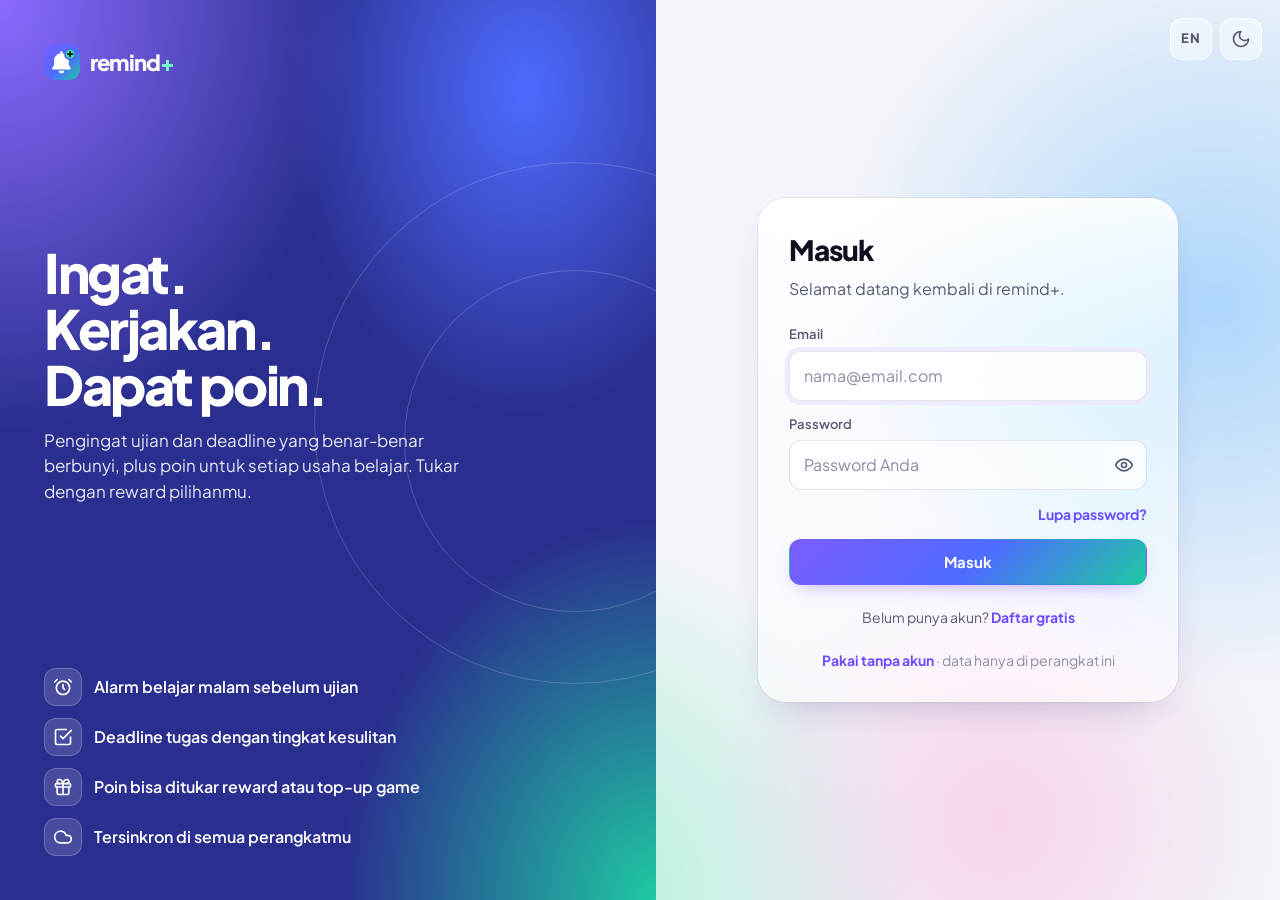
==== index.html @ 78605d2f "Pilihan bahasa Inggris (English option)" ====
<!DOCTYPE html>
<html lang="id">
<head>
<meta charset="utf-8">
<meta name="viewport" content="width=device-width, initial-scale=1, viewport-fit=cover">
<title>remind+</title>
<meta name="description" content="remind+ — ingat ujian, kejar deadline, kumpulkan poin, tukar reward.">
<link rel="manifest" href="manifest.webmanifest">
<meta name="theme-color" content="#0A0B10" id="themeColor">
<meta name="mobile-web-app-capable" content="yes">
<meta name="apple-mobile-web-app-capable" content="yes">
<meta name="apple-mobile-web-app-status-bar-style" content="default">
<meta name="apple-mobile-web-app-title" content="remind+">
<link rel="icon" href="logo.svg" type="image/svg+xml">
<link rel="apple-touch-icon" href="apple-touch-icon.png">
<link rel="preconnect" href="https://fonts.googleapis.com">
<link rel="preconnect" href="https://fonts.gstatic.com" crossorigin>
<link rel="stylesheet" href="https://fonts.googleapis.com/css2?family=Plus+Jakarta+Sans:wght@400;500;600;700;800&display=swap">
<script>
/* Terapkan tema sebelum halaman tampil agar tidak berkedip */
(function(){var p='auto';try{p=localStorage.getItem('remindplus:theme')||'auto'}catch(e){}
var d=p==='dark'||(p==='auto'&&matchMedia('(prefers-color-scheme: dark)').matches);
document.documentElement.setAttribute('data-theme',d?'dark':'light');
var f={};try{f=JSON.parse(localStorage.getItem('remindplus:fx')||'{}')||{}}catch(e){}
document.documentElement.setAttribute('data-glass',f.glass===false?'off':'on');
document.documentElement.setAttribute('data-motion',f.motion===false?'off':'on');})();
</script>
<link rel="stylesheet" href="css/app.css">
</head>
<body>
<div class="aurora" aria-hidden="true"><i></i><i></i><i></i><i></i></div>
<div id="root"><div class="boot"><img src="logo.svg" alt="" width="64" height="64"></div></div>
<div id="toast" class="toast" hidden></div>
<div id="modal" class="modal" hidden></div>
<div id="alarm" class="alarm" hidden role="alertdialog" aria-live="assertive">
  <div class="alarm-ring"><svg viewBox="0 0 24 24" width="64" height="64" fill="none" stroke="currentColor" stroke-width="2" stroke-linecap="round" stroke-linejoin="round"><circle cx="12" cy="13" r="8"/><path d="M12 9v4l2 2M5 3 2 6M22 6l-3-3"/></svg></div>
  <h1 id="alT"></h1><p id="alB"></p>
  <div class="alarm-btns"><button class="a-primary" id="alGo">Buka</button><button id="alSn">Tunda 10 menit</button><button id="alOff">Matikan</button></div>
</div>
<script src="js/i18n.js"></script>
<script src="js/config.js"></script>
<script src="js/supa.js"></script>
<script src="js/app.js"></script>
</body>
</html>
---- css/app.css ----
/* remind+ — design system
   Dua wajah: gelap modern (aksen neon) dan terang bersih. Dipilih di Pengaturan → Tampilan. */

:root {
  --font: "Plus Jakarta Sans", system-ui, -apple-system, "Segoe UI", Roboto, sans-serif;
  --r-xs: 8px; --r-sm: 12px; --r: 16px; --r-lg: 22px; --r-xl: 28px;
  --grad: linear-gradient(135deg, #7B5CFF 0%, #4E6BFF 52%, #1FC9A2 100%);
  --grad-soft: linear-gradient(135deg, rgba(123,92,255,.16), rgba(31,201,162,.12));
  --side: 260px;
  --ease: cubic-bezier(.2,.8,.2,1);
}
[data-theme="light"] {
  color-scheme: light;
  --bg: #F4F5FA; --bg-glow: radial-gradient(900px 500px at 100% -10%, rgba(123,92,255,.10), transparent 60%), radial-gradient(700px 400px at -10% 110%, rgba(31,201,162,.08), transparent 60%);
  --surface: #FFFFFF; --surface-2: #F7F8FC; --surface-3: #EEF0F7;
  --line: #E3E6EF; --line-2: #D5D9E5;
  --text: #0E1020; --text-2: #565B72; --text-3: #8A8FA6;
  --brand: #6A4DFF; --brand-ink: #FFFFFF; --brand-soft: #EFEBFF; --brand-line: #D9D0FF;
  --mint: #0FA67A; --mint-soft: #E0F7EF;
  --warn: #C26A00; --warn-soft: #FFF2DE;
  --danger: #DC3B44; --danger-soft: #FDEBEC;
  --shadow: 0 1px 2px rgba(16,20,40,.04), 0 8px 24px -12px rgba(16,20,40,.12);
  --shadow-lg: 0 24px 60px -20px rgba(30,20,90,.28);
  --btn-glow: 0 8px 20px -10px rgba(106,77,255,.55);
  --inner: none;
}
[data-theme="dark"] {
  color-scheme: dark;
  --bg: #090A0F; --bg-glow: radial-gradient(900px 520px at 105% -10%, rgba(123,92,255,.22), transparent 60%), radial-gradient(700px 420px at -10% 110%, rgba(46,230,166,.10), transparent 60%);
  --surface: #12141C; --surface-2: #171A24; --surface-3: #1E2230;
  --line: #232838; --line-2: #2E3447;
  --text: #F3F4F9; --text-2: #A6ABC0; --text-3: #6F758C;
  --brand: #8C74FF; --brand-ink: #FFFFFF; --brand-soft: rgba(140,116,255,.15); --brand-line: rgba(140,116,255,.35);
  --mint: #2EE6A6; --mint-soft: rgba(46,230,166,.12);
  --warn: #FFB547; --warn-soft: rgba(255,181,71,.12);
  --danger: #FF6B71; --danger-soft: rgba(255,107,113,.13);
  --shadow: 0 1px 0 rgba(255,255,255,.03) inset, 0 10px 30px -18px rgba(0,0,0,.8);
  --shadow-lg: 0 30px 80px -24px rgba(0,0,0,.85);
  --btn-glow: 0 10px 28px -10px rgba(140,116,255,.75);
  --inner: inset 0 1px 0 rgba(255,255,255,.04);
}

* { box-sizing: border-box; }
html, body { margin: 0; min-height: 100%; }
body {
  font-family: var(--font); font-size: 16px; line-height: 1.5; color: var(--text);
  background: var(--bg); background-image: var(--bg-glow); background-attachment: fixed;
  -webkit-font-smoothing: antialiased; -webkit-tap-highlight-color: transparent;
}
button, input, select, textarea { font: inherit; color: inherit; }
a { color: var(--brand); text-decoration: none; }
[hidden] { display: none !important; }
.num { font-variant-numeric: tabular-nums; }
.ic { width: 20px; height: 20px; flex: none; }
.muted { color: var(--text-2); }
.faint { color: var(--text-3); }
.small { font-size: 13px; }
.grad-text { background: var(--grad); -webkit-background-clip: text; background-clip: text; color: transparent; }

.boot { min-height: 100vh; display: grid; place-items: center; }
.boot img { animation: pulse 1.4s var(--ease) infinite; }
@keyframes pulse { 50% { transform: scale(.92); opacity: .7; } }

/* ---------- Wordmark ---------- */
.brand { display: flex; align-items: center; gap: 10px; font-weight: 800; letter-spacing: -.035em; font-size: 22px; color: var(--text); }
.brand img { width: 36px; height: 36px; border-radius: 11px; }
.brand b { background: var(--grad); -webkit-background-clip: text; background-clip: text; color: transparent; font-weight: 800; }

/* ---------- Tombol ---------- */
.btn {
  display: inline-flex; align-items: center; justify-content: center; gap: 8px;
  min-height: 46px; padding: 0 18px; border-radius: var(--r-sm); border: 1px solid transparent;
  background: var(--brand); color: var(--brand-ink); font-weight: 700; font-size: 15px; cursor: pointer;
  box-shadow: var(--btn-glow); transition: transform .15s var(--ease), filter .15s, background .15s;
  white-space: nowrap; text-decoration: none;
}
.btn:hover { filter: brightness(1.06); }
.btn:active { transform: scale(.97); }
.btn:disabled { opacity: .45; cursor: not-allowed; box-shadow: none; filter: none; transform: none; }
.btn.grad { background: var(--grad); }
.btn.ghost { background: transparent; color: var(--text); border-color: var(--line-2); box-shadow: none; }
.btn.ghost:hover { background: var(--surface-2); }
.btn.soft { background: var(--brand-soft); color: var(--brand); box-shadow: none; }
.btn.mint { background: var(--mint); color: #04130E; box-shadow: none; }
[data-theme="light"] .btn.mint { color: #fff; }
.btn.danger { background: transparent; color: var(--danger); border-color: var(--line-2); box-shadow: none; }
.btn.danger:hover { background: var(--danger-soft); border-color: transparent; }
.btn.danger.solid { background: var(--danger); color: #fff; border-color: transparent; }
.btn.alarm-btn { background: #E5263B; color: #fff; box-shadow: 0 8px 20px -10px rgba(229,38,59,.7); }
.btn.sm { min-height: 38px; padding: 0 12px; font-size: 14px; border-radius: 10px; }
.btn.block { width: 100%; }
.icon-btn {
  display: inline-grid; place-items: center; width: 42px; height: 42px; border-radius: 12px;
  background: transparent; border: 1px solid var(--line); color: var(--text-2); cursor: pointer; transition: .15s;
}
.icon-btn:hover { background: var(--surface-2); color: var(--text); }
.icon-btn.sm { width: 38px; height: 38px; border-radius: 10px; }
.icon-btn.danger:hover { color: var(--danger); background: var(--danger-soft); border-color: transparent; }

/* ---------- Formulir ---------- */
.field { display: flex; flex-direction: column; gap: 6px; min-width: 0; }
.field > span { font-size: 13px; font-weight: 600; color: var(--text-2); }
.input, select.input, textarea.input {
  width: 100%; min-height: 48px; padding: 12px 14px; border-radius: var(--r-sm);
  border: 1px solid var(--line-2); background: var(--surface-2); color: var(--text); outline: none;
  transition: border-color .15s, box-shadow .15s, background .15s;
}
.input::placeholder { color: var(--text-3); }
.input:focus { border-color: var(--brand); box-shadow: 0 0 0 4px var(--brand-soft); background: var(--surface); }
.input-wrap { position: relative; }
.input-wrap .input { padding-right: 48px; }
.input-wrap .eye { position: absolute; right: 4px; top: 50%; transform: translateY(-50%); border: 0; }
.form-row { display: flex; gap: 12px; align-items: flex-end; flex-wrap: wrap; }
.form-row > .field { flex: 1 1 180px; }
.form-row > .grow2 { flex: 2 1 260px; }
.form-row > .btn { flex: none; }
.switch { display: flex; align-items: center; gap: 12px; cursor: pointer; font-weight: 600; }
.switch input { appearance: none; width: 46px; height: 28px; border-radius: 99px; background: var(--line-2); position: relative; cursor: pointer; transition: .2s; flex: none; margin: 0; }
.switch input::after { content: ""; position: absolute; top: 3px; left: 3px; width: 22px; height: 22px; border-radius: 50%; background: #fff; transition: .2s var(--ease); box-shadow: 0 1px 3px rgba(0,0,0,.3); }
.switch input:checked { background: var(--brand); }
.switch input:checked::after { left: 21px; }

/* ---------- Kartu ---------- */
.card { background: var(--surface); border: 1px solid var(--line); border-radius: var(--r-lg); padding: 22px; box-shadow: var(--shadow); }
.card h2, .h2 { font-size: 18px; font-weight: 800; letter-spacing: -.02em; margin: 0 0 4px; }
.card .sub { color: var(--text-2); font-size: 14px; margin: 0 0 16px; }
.card-head { display: flex; align-items: center; justify-content: space-between; gap: 12px; margin-bottom: 14px; }
.card-head h2 { margin: 0; }
.stack { display: flex; flex-direction: column; gap: 16px; }
.grid { display: grid; gap: 16px; }
.g2 { grid-template-columns: repeat(2, minmax(0, 1fr)); }
.g3 { grid-template-columns: repeat(3, minmax(0, 1fr)); }
.g4 { grid-template-columns: repeat(4, minmax(0, 1fr)); }
.span2 { grid-column: span 2; }
.sec-title { display: flex; align-items: baseline; justify-content: space-between; gap: 10px; margin: 26px 0 12px; }
.sec-title h3 { margin: 0; font-size: 16px; font-weight: 800; letter-spacing: -.01em; }
.sec-title .count { color: var(--text-3); font-weight: 600; }

/* ---------- Chip ---------- */
.chip { display: inline-flex; align-items: center; gap: 5px; height: 26px; padding: 0 10px; border-radius: 99px; font-size: 12.5px; font-weight: 700; background: var(--surface-3); color: var(--text-2); white-space: nowrap; }
.chip .ic { width: 14px; height: 14px; }
.chip.brand { background: var(--brand-soft); color: var(--brand); }
.chip.mint { background: var(--mint-soft); color: var(--mint); }
.chip.warn { background: var(--warn-soft); color: var(--warn); }
.chip.danger { background: var(--danger-soft); color: var(--danger); }

/* ---------- Segmented ---------- */
.seg { display: inline-flex; padding: 4px; gap: 4px; background: var(--surface-3); border-radius: 14px; flex-wrap: wrap; }
.seg button { border: 0; background: transparent; color: var(--text-2); font-weight: 700; font-size: 14px; padding: 8px 14px; border-radius: 10px; cursor: pointer; display: inline-flex; align-items: center; gap: 6px; min-height: 38px; }
.seg button.on { background: var(--surface); color: var(--text); box-shadow: 0 1px 3px rgba(0,0,0,.12); }
[data-theme="dark"] .seg button.on { background: var(--line-2); }
.seg.full { display: flex; }
.seg.full button { flex: 1; justify-content: center; }

/* ---------- Layout aplikasi ---------- */
.app { display: grid; grid-template-columns: var(--side) minmax(0, 1fr); min-height: 100vh; }
.side {
  position: sticky; top: 0; height: 100vh; padding: 22px 16px; display: flex; flex-direction: column; gap: 6px;
  border-right: 1px solid var(--line); background: color-mix(in srgb, var(--surface) 70%, transparent); backdrop-filter: blur(16px);
}
.side .brand { padding: 4px 10px 22px; }
.nav-item {
  display: flex; align-items: center; gap: 12px; width: 100%; padding: 12px 14px; border-radius: 14px; border: 0;
  background: transparent; color: var(--text-2); font-weight: 700; font-size: 15px; cursor: pointer; text-align: left; transition: .15s; position: relative;
}
.nav-item:hover { background: var(--surface-2); color: var(--text); }
.nav-item.on { background: var(--brand-soft); color: var(--brand); }
.nav-item.on::before { content: ""; position: absolute; left: -16px; top: 10px; bottom: 10px; width: 4px; border-radius: 0 4px 4px 0; background: var(--grad); }
.nav-item .dot { margin-left: auto; min-width: 22px; height: 22px; padding: 0 6px; border-radius: 99px; background: var(--danger); color: #fff; font-size: 12px; display: grid; place-items: center; }
.side-foot { margin-top: auto; display: flex; flex-direction: column; gap: 10px; }
.me { display: flex; align-items: center; gap: 12px; padding: 12px; border-radius: 16px; border: 1px solid var(--line); background: var(--surface); cursor: pointer; text-align: left; width: 100%; }
.me:hover { border-color: var(--line-2); }
.me .who { min-width: 0; flex: 1; }
.me .who b { display: block; font-size: 14px; white-space: nowrap; overflow: hidden; text-overflow: ellipsis; }
.me .who span { display: block; font-size: 12px; color: var(--text-3); white-space: nowrap; overflow: hidden; text-overflow: ellipsis; }
.avatar { width: 40px; height: 40px; border-radius: 13px; background: var(--grad); color: #fff; display: grid; place-items: center; font-weight: 800; font-size: 16px; flex: none; }
.avatar.lg { width: 64px; height: 64px; border-radius: 20px; font-size: 26px; }
.sync { display: flex; align-items: center; gap: 8px; font-size: 12.5px; color: var(--text-3); padding: 0 8px; }
.sync i { width: 8px; height: 8px; border-radius: 50%; background: var(--text-3); flex: none; }
.sync.ok i { background: var(--mint); box-shadow: 0 0 0 4px var(--mint-soft); }
.sync.busy i { background: var(--brand); animation: blink 1s infinite; }
.sync.warn i { background: var(--warn); }
.sync.err i { background: var(--danger); }
@keyframes blink { 50% { opacity: .3; } }

.main { min-width: 0; padding: 26px 34px 60px; max-width: 1240px; width: 100%; }
.top { display: flex; align-items: center; justify-content: space-between; gap: 16px; margin-bottom: 22px; }
.top h1 { margin: 0; font-size: 28px; font-weight: 800; letter-spacing: -.035em; line-height: 1.15; }
.top .hello { color: var(--text-2); font-size: 14px; font-weight: 600; margin-bottom: 2px; }
.top-actions { display: flex; gap: 8px; align-items: center; }
.mobile-brand { display: none; }

.bottom-nav { display: none; }

/* ---------- Hero & statistik ---------- */
.hero {
  position: relative; overflow: hidden; border-radius: var(--r-xl); padding: 26px; color: #fff;
  background: radial-gradient(120% 140% at 0% 0%, #8B6BFF 0%, transparent 55%), radial-gradient(110% 120% at 100% 100%, #1FC9A2 0%, transparent 55%), #4B56F2;
  box-shadow: var(--shadow-lg);
}
.hero::after { content: ""; position: absolute; right: -60px; top: -60px; width: 220px; height: 220px; border-radius: 50%; border: 36px solid rgba(255,255,255,.08); }
.hero .lbl { font-size: 14px; font-weight: 600; opacity: .85; }
.hero .big { font-size: 56px; font-weight: 800; letter-spacing: -.045em; line-height: 1.05; margin: 4px 0 6px; }
.hero .big small { font-size: 18px; font-weight: 700; letter-spacing: 0; opacity: .8; margin-left: 6px; }
.hero .meta { font-size: 14px; opacity: .85; }
.hero .acts { display: flex; gap: 10px; margin-top: 18px; flex-wrap: wrap; position: relative; z-index: 1; }
.hero .btn { background: rgba(255,255,255,.95); color: #2B1E8C; box-shadow: none; }
.hero .btn.glass { background: rgba(255,255,255,.16); color: #fff; border: 1px solid rgba(255,255,255,.28); }

.level { display: flex; align-items: center; gap: 18px; }
.ring { position: relative; width: 96px; height: 96px; flex: none; }
.ring svg { transform: rotate(-90deg); }
.ring .track { stroke: var(--surface-3); }
.ring .val { stroke: url(#ringGrad); transition: stroke-dashoffset .6s var(--ease); }
.ring .lv { position: absolute; inset: 0; display: grid; place-items: center; text-align: center; font-weight: 800; font-size: 22px; line-height: 1; }
.ring .lv small { display: block; font-size: 10.5px; font-weight: 700; color: var(--text-3); letter-spacing: .06em; text-transform: uppercase; margin-bottom: 3px; }
.level h3 { margin: 0; font-size: 20px; font-weight: 800; letter-spacing: -.02em; }

.stat { padding: 18px; }
.stat .ico { width: 40px; height: 40px; border-radius: 12px; display: grid; place-items: center; margin-bottom: 12px; }
.stat .v { font-size: 26px; font-weight: 800; letter-spacing: -.03em; line-height: 1.1; }
.stat .l { font-size: 13px; color: var(--text-2); font-weight: 600; }
.t-brand { background: var(--brand-soft); color: var(--brand); }
.t-mint { background: var(--mint-soft); color: var(--mint); }
.t-warn { background: var(--warn-soft); color: var(--warn); }
.t-danger { background: var(--danger-soft); color: var(--danger); }

/* ---------- Daftar ---------- */
.list { display: flex; flex-direction: column; gap: 10px; }
.item {
  display: flex; align-items: center; gap: 14px; padding: 14px 16px; border-radius: var(--r);
  background: var(--surface); border: 1px solid var(--line); box-shadow: var(--inner); transition: border-color .15s, transform .15s;
}
.item:hover { border-color: var(--line-2); }
.item .lead { width: 44px; height: 44px; border-radius: 13px; display: grid; place-items: center; flex: none; }
.item .body { flex: 1; min-width: 0; }
.item .ttl { font-weight: 700; overflow-wrap: anywhere; }
.item .meta { display: flex; gap: 6px; flex-wrap: wrap; align-items: center; margin-top: 6px; }
.item .pts { font-weight: 800; font-size: 17px; white-space: nowrap; }
.item .acts { display: flex; gap: 8px; flex-wrap: wrap; justify-content: flex-end; align-items: center; }
.item.done { opacity: .62; }
.item.done .ttl { text-decoration: line-through; }
.check {
  width: 30px; height: 30px; border-radius: 10px; border: 2px solid var(--line-2); background: transparent; cursor: pointer;
  display: grid; place-items: center; flex: none; color: transparent; transition: .15s;
}
.check:hover { border-color: var(--mint); color: var(--mint); }
.check.on { background: var(--mint); border-color: var(--mint); color: #fff; }
.plus { color: var(--mint); }
.minus { color: var(--danger); }
.empty { text-align: center; padding: 36px 20px; border: 1.5px dashed var(--line-2); border-radius: var(--r-lg); color: var(--text-2); }
.empty .ic { width: 36px; height: 36px; color: var(--text-3); margin-bottom: 8px; }
.empty b { display: block; color: var(--text); margin-bottom: 4px; }
.inline-edit { width: 100%; display: flex; gap: 8px; flex-wrap: wrap; margin-top: 10px; }
.inline-edit .input { flex: 1 1 220px; min-height: 42px; }

/* ---------- Peringatan ---------- */
.alerts { display: flex; flex-direction: column; gap: 10px; margin-bottom: 18px; }
.alerts:empty { display: none; }
.alert { display: flex; align-items: center; gap: 14px; flex-wrap: wrap; padding: 14px 16px; border-radius: var(--r); border: 1px solid transparent; }
.alert .ico { width: 40px; height: 40px; border-radius: 12px; display: grid; place-items: center; flex: none; background: rgba(255,255,255,.4); }
[data-theme="dark"] .alert .ico { background: rgba(255,255,255,.06); }
.alert .body { flex: 1 1 220px; min-width: 0; }
.alert b { display: block; }
.alert .acts { display: flex; gap: 8px; flex-wrap: wrap; }
.alert.warn { background: var(--warn-soft); color: var(--text); }
.alert.warn .ico { color: var(--warn); }
.alert.danger { background: var(--danger-soft); }
.alert.danger .ico { color: var(--danger); }
.alert.info { background: var(--brand-soft); }
.alert.info .ico { color: var(--brand); }

/* ---------- Timer ---------- */
.timer-wrap { display: grid; place-items: center; padding: 10px 0 4px; }
.timer-ring { position: relative; width: min(300px, 70vw); aspect-ratio: 1; }
.timer-ring svg { width: 100%; height: 100%; transform: rotate(-90deg); }
.timer-ring .track { stroke: var(--surface-3); }
.timer-ring .val { stroke: url(#ringGrad); transition: stroke-dashoffset .9s linear; }
.timer-ring .center { position: absolute; inset: 0; display: grid; place-items: center; text-align: center; }
.timer-ring .t { font-size: clamp(40px, 7vw, 58px); font-weight: 800; letter-spacing: -.04em; line-height: 1; }
.timer-ring .s { font-size: 13px; color: var(--text-2); font-weight: 600; margin-top: 8px; }
.timer-acts { display: flex; gap: 10px; justify-content: center; flex-wrap: wrap; margin-top: 18px; }
.calc { display: flex; align-items: center; justify-content: space-between; gap: 10px; padding: 14px 16px; border-radius: var(--r); background: var(--grad-soft); border: 1px solid var(--brand-line); margin: 14px 0; }
.calc b { font-size: 26px; font-weight: 800; letter-spacing: -.03em; }

/* ---------- Tabel pengaturan ---------- */
.rows { display: flex; flex-direction: column; gap: 8px; }
.rows .r { display: flex; gap: 8px; align-items: center; }
.rows .r .input { min-height: 44px; padding: 10px 12px; }
.rows .r .w-num { flex: 0 0 120px; }
.theme-pick { display: grid; grid-template-columns: repeat(3, 1fr); gap: 10px; }
.theme-pick button { border: 2px solid var(--line); background: var(--surface-2); border-radius: var(--r); padding: 12px; cursor: pointer; font-weight: 700; display: flex; flex-direction: column; align-items: center; gap: 10px; color: var(--text-2); }
.theme-pick button.on { border-color: var(--brand); color: var(--text); box-shadow: 0 0 0 4px var(--brand-soft); }
.theme-pick .sw { width: 100%; height: 54px; border-radius: 10px; border: 1px solid var(--line); }
.sw-light { background: linear-gradient(135deg, #fff 50%, #F4F5FA 50%); }
.sw-dark { background: linear-gradient(135deg, #12141C 50%, #090A0F 50%); }
.sw-auto { background: linear-gradient(135deg, #fff 50%, #12141C 50%); }

/* ---------- Layar masuk ---------- */
.auth { min-height: 100vh; display: grid; grid-template-columns: 1.05fr 1fr; }
.auth-art {
  position: relative; overflow: hidden; padding: 44px; color: #fff; display: flex; flex-direction: column; justify-content: space-between;
  background: radial-gradient(90% 80% at 0% 0%, #8B6BFF 0%, transparent 60%), radial-gradient(80% 70% at 100% 100%, #1FC9A2 0%, transparent 60%), radial-gradient(60% 60% at 80% 10%, #4E6BFF 0%, transparent 60%), #2A2F8F;
}
.auth-art::before, .auth-art::after { content: ""; position: absolute; border-radius: 50%; border: 1px solid rgba(255,255,255,.18); }
.auth-art::before { width: 520px; height: 520px; right: -180px; top: 18%; }
.auth-art::after { width: 340px; height: 340px; right: -90px; top: 30%; }
.auth-art .brand { color: #fff; position: relative; z-index: 1; }
.auth-art .brand b { background: none; color: #7CFFD0; -webkit-text-fill-color: #7CFFD0; }
.auth-art h1 { font-size: clamp(34px, 4.4vw, 54px); line-height: 1.04; letter-spacing: -.045em; margin: 0 0 16px; font-weight: 800; position: relative; z-index: 1; }
.auth-art p { font-size: 17px; opacity: .88; max-width: 440px; margin: 0; position: relative; z-index: 1; }
.feat { display: flex; flex-direction: column; gap: 12px; position: relative; z-index: 1; }
.feat div { display: flex; align-items: center; gap: 12px; font-weight: 600; }
.feat .fi { width: 38px; height: 38px; border-radius: 12px; display: grid; place-items: center; background: rgba(255,255,255,.14); border: 1px solid rgba(255,255,255,.2); backdrop-filter: blur(8px); }
.auth-form { display: grid; place-items: center; padding: 32px 24px; position: relative; }
.auth-card { width: min(420px, 100%); }
.auth-card h2 { font-size: 28px; font-weight: 800; letter-spacing: -.035em; margin: 0 0 6px; }
.auth-card .sub { color: var(--text-2); margin: 0 0 24px; }
.auth-card form { display: flex; flex-direction: column; gap: 14px; }
.auth-card .err { color: var(--danger); background: var(--danger-soft); padding: 10px 12px; border-radius: 10px; font-size: 14px; font-weight: 600; }
.auth-card .ok { color: var(--mint); background: var(--mint-soft); padding: 10px 12px; border-radius: 10px; font-size: 14px; font-weight: 600; }
.auth-links { display: flex; justify-content: space-between; gap: 10px; flex-wrap: wrap; font-size: 14px; font-weight: 600; }
.auth-links button, .linkish { background: none; border: 0; padding: 0; color: var(--brand); font-weight: 700; cursor: pointer; }
.auth-foot { margin-top: 22px; text-align: center; color: var(--text-2); font-size: 14px; }
.auth-theme { position: absolute; top: 18px; right: 18px; display: flex; gap: 8px; z-index: 2; }
.lang-btn { font-weight: 800; font-size: 13px; letter-spacing: .04em; }
.divider { display: flex; align-items: center; gap: 12px; color: var(--text-3); font-size: 13px; margin: 6px 0; }
.divider::before, .divider::after { content: ""; flex: 1; height: 1px; background: var(--line); }
.notice { padding: 14px 16px; border-radius: var(--r); background: var(--warn-soft); font-size: 14px; margin-bottom: 18px; }
.notice b { display: block; margin-bottom: 2px; }

/* ---------- Modal & toast ---------- */
.modal { position: fixed; inset: 0; z-index: 60; display: grid; place-items: center; padding: 20px; background: rgba(5,6,12,.55); backdrop-filter: blur(6px); animation: fade .15s; }
.modal .box { width: min(460px, 100%); background: var(--surface); border: 1px solid var(--line); border-radius: var(--r-xl); padding: 24px; box-shadow: var(--shadow-lg); animation: pop .2s var(--ease); }
.modal h3 { margin: 0 0 8px; font-size: 20px; font-weight: 800; letter-spacing: -.02em; }
.modal p { margin: 0 0 6px; color: var(--text-2); }
.modal .acts { display: flex; gap: 10px; justify-content: flex-end; margin-top: 20px; flex-wrap: wrap; }
@keyframes fade { from { opacity: 0; } }
@keyframes pop { from { opacity: 0; transform: translateY(8px) scale(.98); } }
.toast { position: fixed; left: 50%; bottom: 28px; transform: translateX(-50%); z-index: 70; background: var(--text); color: var(--bg); padding: 12px 18px; border-radius: 14px; font-weight: 700; font-size: 15px; box-shadow: var(--shadow-lg); max-width: calc(100vw - 32px); animation: pop .2s var(--ease); }

/* ---------- Alarm darurat ---------- */
.alarm { position: fixed; inset: 0; z-index: 90; display: flex; flex-direction: column; align-items: center; justify-content: center; gap: 16px; padding: 24px; text-align: center; color: #fff; background: #B3122A; animation: siren 1s steps(2) infinite; }
@keyframes siren { 50% { background: #6E0716; } }
.alarm h1 { font-size: clamp(30px, 6vw, 54px); margin: 0; letter-spacing: -.03em; line-height: 1.1; }
.alarm p { font-size: 19px; margin: 0; max-width: 640px; opacity: .95; }
.alarm-ring { width: 120px; height: 120px; border-radius: 50%; display: grid; place-items: center; background: rgba(255,255,255,.14); animation: shake .5s infinite; }
@keyframes shake { 25% { transform: rotate(-8deg); } 75% { transform: rotate(8deg); } }
.alarm-btns { display: flex; gap: 12px; flex-wrap: wrap; justify-content: center; margin-top: 8px; }
.alarm-btns button { min-height: 60px; padding: 0 26px; border-radius: 16px; font-size: 18px; font-weight: 800; cursor: pointer; background: transparent; color: #fff; border: 2px solid #fff; }
.alarm-btns .a-primary { background: #fff; color: #B3122A; }

/* ---------- Grid halaman ---------- */
.g-home { grid-template-columns: minmax(0, 1.35fr) minmax(0, 1fr); }
.g-study { grid-template-columns: minmax(0, 1.25fr) minmax(0, 1fr); align-items: start; }
.avatar.mobile-brand { display: none; }

/* ---------- Responsif ---------- */
@media (max-width: 1100px) {
  :root { --side: 228px; }
  .main { padding: 22px 24px 60px; }
  .g4 { grid-template-columns: repeat(2, minmax(0, 1fr)); }
}
@media (max-width: 900px) {
  .app { grid-template-columns: 1fr; }
  .side { display: none; }
  .main { padding: 18px 18px 110px; }
  .mobile-brand { display: flex; }
  .avatar.mobile-brand { display: grid; }
  .g-home, .g-study { grid-template-columns: 1fr; }
  .top { flex-wrap: wrap; }
  .bottom-nav {
    display: flex; position: fixed; left: 12px; right: 12px; bottom: 12px; z-index: 40; padding: 6px;
    background: color-mix(in srgb, var(--surface) 88%, transparent); backdrop-filter: blur(18px);
    border: 1px solid var(--line); border-radius: 22px; box-shadow: var(--shadow-lg);
    padding-bottom: calc(6px + env(safe-area-inset-bottom, 0px));
  }
  .bottom-nav button { flex: 1; display: flex; flex-direction: column; align-items: center; gap: 3px; padding: 8px 2px; border: 0; background: transparent; color: var(--text-3); font-size: 11.5px; font-weight: 700; border-radius: 16px; cursor: pointer; position: relative; }
  .bottom-nav button.on { color: var(--brand); background: var(--brand-soft); }
  .bottom-nav .dot { position: absolute; top: 4px; right: calc(50% - 20px); width: 9px; height: 9px; border-radius: 50%; background: var(--danger); }
  .g2 { grid-template-columns: 1fr; }
  .span2 { grid-column: auto; }
  .auth { grid-template-columns: 1fr; grid-template-rows: auto 1fr; }
  .auth-form { padding-top: 78px; }
  .auth-art { padding: 28px 24px 30px; min-height: auto; gap: 26px; }
  .auth-art .feat { display: none; }
  .auth-art h1 { font-size: 34px; margin-bottom: 8px; }
  .auth-art p { font-size: 15px; }
  .hero .big { font-size: 46px; }
}
@media (max-width: 560px) {
  .g4 { grid-template-columns: repeat(2, minmax(0, 1fr)); }
  .g3 { grid-template-columns: 1fr; }
  .bottom-nav button span { display: none; }
  .bottom-nav button { padding: 12px 2px; }
  .item { flex-wrap: wrap; }
  .item .acts { width: 100%; justify-content: flex-start; padding-left: 58px; }
  .top h1 { font-size: 24px; }
  .card { padding: 18px; }
  .theme-pick { grid-template-columns: repeat(3, 1fr); }
}
@media (prefers-reduced-motion: reduce) { *, *::before, *::after { animation: none !important; transition: none !important; } }

/* =====================================================================
   Liquid glass — permukaan kaca, latar aurora, animasi pegas
   ===================================================================== */
:root { --spring: cubic-bezier(.34, 1.56, .64, 1); }
[data-theme="light"] {
  --glass: rgba(255,255,255,.58); --glass-2: rgba(255,255,255,.46); --glass-strong: rgba(255,255,255,.80);
  --glass-line: rgba(255,255,255,.78);
  --glass-hl: linear-gradient(180deg, rgba(255,255,255,.75) 0%, rgba(255,255,255,0) 38%);
  --glass-shadow: inset 0 1px 0 rgba(255,255,255,.95), 0 0 0 1px rgba(20,24,60,.06), 0 18px 40px -22px rgba(40,30,120,.32);
  --field: rgba(255,255,255,.62);
  --blob-a: rgba(140,116,255,.50); --blob-b: rgba(70,170,255,.40); --blob-c: rgba(46,230,166,.36); --blob-d: rgba(255,140,200,.30);
}
[data-theme="dark"] {
  --glass: rgba(24,27,40,.50); --glass-2: rgba(255,255,255,.04); --glass-strong: rgba(28,31,46,.80);
  --glass-line: rgba(255,255,255,.10);
  --glass-hl: linear-gradient(180deg, rgba(255,255,255,.09) 0%, rgba(255,255,255,0) 35%);
  --glass-shadow: inset 0 1px 0 rgba(255,255,255,.09), 0 0 0 1px rgba(255,255,255,.02), 0 24px 50px -26px rgba(0,0,0,.9);
  --field: rgba(255,255,255,.05);
  --blob-a: rgba(124,92,255,.45); --blob-b: rgba(40,110,255,.32); --blob-c: rgba(31,201,162,.26); --blob-d: rgba(200,80,255,.22);
}
body { background-image: none; }

/* Latar aurora yang bergerak pelan (hanya transform → ringan) */
.aurora { position: fixed; inset: -12vmax; z-index: -1; overflow: hidden; pointer-events: none; }
.aurora i { position: absolute; width: 64vmax; height: 64vmax; border-radius: 50%; background: radial-gradient(circle at center, var(--c) 0%, transparent 66%); will-change: transform; animation: drift 28s ease-in-out infinite alternate; }
.aurora i:nth-child(1) { --c: var(--blob-a); left: -6%; top: -10%; }
.aurora i:nth-child(2) { --c: var(--blob-b); right: -12%; top: 4%; animation-duration: 34s; animation-delay: -9s; }
.aurora i:nth-child(3) { --c: var(--blob-c); left: 18%; bottom: -22%; animation-duration: 31s; animation-delay: -15s; }
.aurora i:nth-child(4) { --c: var(--blob-d); right: 8%; bottom: -6%; width: 48vmax; height: 48vmax; animation-duration: 38s; animation-delay: -4s; }
@keyframes drift {
  0% { transform: translate(0, 0) scale(1); }
  33% { transform: translate(7vmax, 4vmax) scale(1.14); }
  66% { transform: translate(-5vmax, 8vmax) scale(.9); }
  100% { transform: translate(4vmax, -6vmax) scale(1.06); }
}

/* Permukaan kaca */
.card, .side, .bottom-nav, .alert, .modal .box, .toast, .auth-card {
  background-color: var(--glass); background-image: var(--glass-hl);
  -webkit-backdrop-filter: blur(20px) saturate(170%); backdrop-filter: blur(20px) saturate(170%);
  border: 1px solid var(--glass-line); box-shadow: var(--glass-shadow);
}
.side { border: 0; border-right: 1px solid var(--glass-line); box-shadow: none; }
.bottom-nav { background-color: var(--glass-strong); border-radius: 26px; }
.me, .item, .seg, .calc { background-color: var(--glass-2); border-color: var(--glass-line); }
.me { box-shadow: inset 0 1px 0 rgba(255,255,255,.12); }
.seg { border: 1px solid var(--glass-line); }
.seg button.on { background: var(--glass-strong); box-shadow: inset 0 1px 0 rgba(255,255,255,.6), 0 4px 14px -6px rgba(0,0,0,.25); }
[data-theme="dark"] .seg button.on { background: rgba(255,255,255,.12); box-shadow: inset 0 1px 0 rgba(255,255,255,.18), 0 6px 16px -8px rgba(0,0,0,.8); }
.input, select.input, textarea.input { background: var(--field); border-color: var(--glass-line); }
[data-theme="light"] .input { border-color: rgba(20,24,60,.10); }
.input:focus { background: var(--glass-strong); }
.alert.warn { background-color: color-mix(in srgb, var(--warn) 15%, transparent); }
.alert.danger { background-color: color-mix(in srgb, var(--danger) 15%, transparent); }
.alert.info { background-color: color-mix(in srgb, var(--brand) 14%, transparent); }
.auth-card { padding: 30px; border-radius: var(--r-xl); }
.theme-pick button { background: var(--glass-2); border-color: var(--glass-line); }
.empty { border-color: var(--glass-line); background: var(--glass-2); }
.btn.ghost { border-color: var(--glass-line); background: var(--glass-2); }
[data-theme="light"] .btn.ghost { border-color: rgba(20,24,60,.10); }
.icon-btn { background: var(--glass-2); border-color: var(--glass-line); }

/* Indikator menu cair */
.nav-blob {
  position: absolute; left: 0; top: 0; z-index: 0; border-radius: 14px; pointer-events: none; opacity: 0; transform-origin: center;
  background: linear-gradient(180deg, rgba(255,255,255,.7), rgba(255,255,255,.25)), var(--brand-soft);
  box-shadow: inset 0 1px 1px rgba(255,255,255,.95), inset 0 -2px 6px rgba(106,77,255,.12), 0 8px 20px -10px rgba(106,77,255,.55), 0 0 0 1px var(--brand-line);
  transition: opacity .25s;
}
[data-theme="dark"] .nav-blob {
  background: linear-gradient(180deg, rgba(255,255,255,.16), rgba(255,255,255,.03)), rgba(140,116,255,.22);
  box-shadow: inset 0 1px 0 rgba(255,255,255,.28), inset 0 0 14px rgba(140,116,255,.28), 0 10px 26px -10px rgba(140,116,255,.75), 0 0 0 1px rgba(140,116,255,.38);
}
.bottom-nav .nav-blob { border-radius: 17px; }
.nav-item, .bottom-nav button { position: relative; z-index: 1; }
.nav-item.on, .bottom-nav button.on { background: transparent; }
.nav-item.on::before { content: none; }
.nav-item:hover:not(.on) { background: var(--glass-2); }

/* Sentuhan: pegas + riak */
.btn, .icon-btn, .nav-item, .bottom-nav button, .seg button, .theme-pick button, .check, .me { position: relative; overflow: hidden; isolation: isolate; }
.btn, .icon-btn, .nav-item, .bottom-nav button, .seg button, .theme-pick button, .check, .me {
  transition: transform .5s var(--spring), background-color .2s, color .2s, box-shadow .25s, filter .2s, border-color .2s, opacity .2s;
}
.btn:active, .icon-btn:active, .nav-item:active, .bottom-nav button:active, .seg button:active, .theme-pick button:active, .check:active, .me:active { transform: scale(.94); transition-duration: .12s; }
.ripple { position: absolute; border-radius: 50%; pointer-events: none; z-index: -1; transform: scale(0);
  background: radial-gradient(circle, color-mix(in srgb, currentColor 26%, transparent) 0%, color-mix(in srgb, currentColor 10%, transparent) 45%, transparent 70%);
  animation: ripple .75s cubic-bezier(.2,.8,.2,1) forwards; }
@keyframes ripple { to { transform: scale(1); opacity: 0; } }
.check.pop { animation: chk .55s var(--spring); }
@keyframes chk { 0% { transform: scale(.7); box-shadow: 0 0 0 0 color-mix(in srgb, var(--mint) 60%, transparent); } 55% { transform: scale(1.22); } 100% { transform: scale(1); box-shadow: 0 0 0 16px transparent; } }
.floatpt { position: fixed; z-index: 85; pointer-events: none; font-weight: 800; font-size: 22px; color: var(--mint); letter-spacing: -.02em; text-shadow: 0 4px 18px rgba(0,0,0,.25); }

/* Hero: cairan bergerak + kilau mengikuti sentuhan */
.hero { box-shadow: inset 0 1px 0 rgba(255,255,255,.4), inset 0 0 0 1px rgba(255,255,255,.14), var(--shadow-lg); isolation: isolate; }
.hero .liq { position: absolute; inset: -45%; z-index: 0; pointer-events: none; will-change: transform;
  background: radial-gradient(30% 30% at 28% 30%, rgba(255,255,255,.22), transparent 70%), radial-gradient(28% 28% at 72% 62%, rgba(46,230,166,.55), transparent 70%), radial-gradient(32% 32% at 40% 82%, rgba(160,120,255,.55), transparent 70%);
  animation: liq 16s ease-in-out infinite alternate; }
@keyframes liq { 50% { transform: translate(6%, -4%) rotate(14deg) scale(1.08); } 100% { transform: translate(-4%, 5%) rotate(-10deg) scale(.96); } }
.hero::before { content: ""; position: absolute; inset: 0; z-index: 1; pointer-events: none; background: radial-gradient(240px circle at var(--mx, 18%) var(--my, 0%), rgba(255,255,255,.30), transparent 60%); }
.hero > :not(.liq) { position: relative; z-index: 2; }
.hero .btn.glass { -webkit-backdrop-filter: blur(14px) saturate(160%); backdrop-filter: blur(14px) saturate(160%); box-shadow: inset 0 1px 0 rgba(255,255,255,.35); }
.hero .btn:not(.glass) { box-shadow: inset 0 1px 0 #fff, 0 8px 20px -10px rgba(0,0,0,.4); }
.ring .val { transition: stroke-dashoffset 1.2s cubic-bezier(.2,.9,.2,1); }

/* Toast & modal: animasi diatur JavaScript */
.toast { animation: none; background-color: var(--glass-strong); color: var(--text); border-radius: 999px; padding: 12px 20px; }
.modal { animation: none; background: rgba(5,6,12,.32); }
.modal .box { animation: none; background-color: var(--glass-strong); }

/* Pergantian tema: lingkaran meluas */
::view-transition-old(root), ::view-transition-new(root) { animation: none; mix-blend-mode: normal; }

/* Mode ringan: tanpa efek kaca */
[data-glass="off"] .aurora { display: none; }
[data-glass="off"] .card, [data-glass="off"] .side, [data-glass="off"] .bottom-nav, [data-glass="off"] .alert,
[data-glass="off"] .modal .box, [data-glass="off"] .toast, [data-glass="off"] .auth-card, [data-glass="off"] .hero .btn.glass {
  -webkit-backdrop-filter: none; backdrop-filter: none;
}
[data-glass="off"] .card, [data-glass="off"] .side, [data-glass="off"] .bottom-nav, [data-glass="off"] .modal .box,
[data-glass="off"] .toast, [data-glass="off"] .auth-card { background-color: var(--surface); }
[data-glass="off"] .item, [data-glass="off"] .me { background-color: var(--surface); }
[data-motion="off"] *, [data-motion="off"] *::before, [data-motion="off"] *::after { animation: none !important; transition: none !important; }

/* =====================================================================
   Pemilih kustom: dropdown, kalender, jam — senada dengan liquid glass
   ===================================================================== */
[data-theme="light"] { --pop-bg: rgba(255,255,255,.9); }
[data-theme="dark"] { --pop-bg: rgba(26,29,44,.92); }
.native-hidden { position: absolute !important; opacity: 0 !important; pointer-events: none !important; width: 1px !important; height: 1px !important; min-height: 0 !important; padding: 0 !important; margin: 0 !important; border: 0 !important; overflow: hidden !important; }
.field, .inline-edit { position: relative; }
.pick { display: flex; align-items: center; justify-content: space-between; gap: 10px; text-align: left; cursor: pointer; font-weight: 600; color: var(--text); }
.pick .pv { flex: 1; min-width: 0; white-space: nowrap; overflow: hidden; text-overflow: ellipsis; }
.pick .pv.ph { color: var(--text-3); font-weight: 500; }
.pick .pick-ic { color: var(--text-3); transition: transform .45s var(--spring), color .2s; }
.pick:hover { border-color: var(--brand-line); }
.pick.open { border-color: var(--brand); box-shadow: 0 0 0 4px var(--brand-soft); background: var(--glass-strong); }
.pick.open .pick-ic { color: var(--brand); }
.pick[aria-haspopup="listbox"].open .pick-ic { transform: rotate(180deg); }
.inline-edit .pick { flex: 1 1 220px; min-height: 42px; }

.pop {
  position: fixed; z-index: 75; padding: 6px; border-radius: 20px; overflow: auto; overscroll-behavior: contain;
  background-color: var(--pop-bg); background-image: var(--glass-hl);
  -webkit-backdrop-filter: blur(36px) saturate(180%); backdrop-filter: blur(36px) saturate(180%);
  border: 1px solid var(--glass-line); box-shadow: var(--glass-shadow), 0 30px 70px -24px rgba(10,8,40,.45);
  scrollbar-width: thin;
}
[data-glass="off"] .pop { -webkit-backdrop-filter: none; backdrop-filter: none; background-color: var(--surface); }
.opt {
  display: flex; align-items: center; justify-content: space-between; gap: 10px; width: 100%; min-height: 48px; padding: 0 14px;
  border: 0; border-radius: 14px; background: transparent; color: var(--text); font: inherit; font-weight: 600; font-size: 15px; cursor: pointer; text-align: left;
  transition: background .15s, color .15s;
}
.opt + .opt { margin-top: 2px; }
.opt:hover, .opt:focus-visible { background: var(--glass-2); outline: none; }
[data-theme="light"] .opt:hover, [data-theme="light"] .opt:focus-visible { background: rgba(106,77,255,.07); }
.opt .opt-ck { opacity: 0; color: var(--brand); transform: scale(.5); transition: opacity .2s, transform .45s var(--spring); }
.opt.on { background: var(--brand-soft); color: var(--brand); box-shadow: inset 0 1px 0 rgba(255,255,255,.25), inset 0 0 0 1px var(--brand-line); }
.opt.on .opt-ck { opacity: 1; transform: none; }

.pop-date { padding: 14px; }
.cal-head { display: flex; align-items: center; justify-content: space-between; gap: 8px; margin-bottom: 8px; }
.cal-head b { font-size: 16px; font-weight: 800; letter-spacing: -.01em; }
.cal-wd, .cal-grid { display: grid; grid-template-columns: repeat(7, minmax(0, 1fr)); gap: 4px; }
.cal-wd span { text-align: center; font-size: 12px; font-weight: 700; color: var(--text-3); padding: 4px 0; }
.day {
  aspect-ratio: 1; min-height: 36px; border: 0; border-radius: 12px; background: transparent; color: var(--text); font: inherit; font-weight: 600; font-size: 14px;
  cursor: pointer; display: grid; place-items: center; font-variant-numeric: tabular-nums; transition: background .15s, color .15s;
}
.day:hover { background: var(--glass-2); }
[data-theme="light"] .day:hover { background: rgba(106,77,255,.08); }
.day.out { color: var(--text-3); opacity: .5; }
.day.today { box-shadow: inset 0 0 0 1.5px var(--brand); color: var(--brand); }
.day.on { background: var(--grad); color: #fff; box-shadow: 0 8px 18px -8px rgba(106,77,255,.8), inset 0 1px 0 rgba(255,255,255,.35); opacity: 1; }
.pop-foot { display: flex; gap: 8px; justify-content: flex-end; margin-top: 14px; flex-wrap: wrap; }
.dt-wrap { display: grid; grid-template-columns: minmax(0, 1fr) auto; gap: 16px; align-items: start; }
.tp { display: flex; align-items: flex-end; justify-content: center; gap: 6px; }
.tp-lbl { font-size: 12px; font-weight: 700; color: var(--text-3); text-align: center; margin-bottom: 6px; }
.tp-col {
  height: 248px; overflow-y: auto; display: flex; flex-direction: column; gap: 2px; padding: 4px; border-radius: 16px;
  background: var(--glass-2); border: 1px solid var(--glass-line); scrollbar-width: none; scroll-snap-type: y proximity;
  -webkit-mask-image: linear-gradient(180deg, transparent, #000 18%, #000 82%, transparent); mask-image: linear-gradient(180deg, transparent, #000 18%, #000 82%, transparent);
}
.tp-col::-webkit-scrollbar { display: none; }
.tp-col button {
  flex: none; width: 60px; height: 42px; border: 0; border-radius: 12px; background: transparent; color: var(--text-2); font: inherit;
  font-weight: 700; font-size: 17px; font-variant-numeric: tabular-nums; cursor: pointer; scroll-snap-align: center; transition: background .15s, color .15s, transform .4s var(--spring);
}
.tp-col button:hover { color: var(--text); }
.tp-col button.on { background: var(--grad); color: #fff; transform: scale(1.04); box-shadow: 0 8px 18px -8px rgba(106,77,255,.8); }
.tp-sep { font-weight: 800; font-size: 22px; color: var(--text-3); padding-bottom: 104px; }
@media (max-width: 600px) {
  .dt-wrap { grid-template-columns: 1fr; }
  .tp-col { height: 180px; }
  .tp-sep { padding-bottom: 70px; }
}

/* =====================================================================
   Pengingat non-akademik
   ===================================================================== */
.cat-pick { display: grid; grid-template-columns: 1fr 1fr; gap: 10px; margin-bottom: 14px; }
.cat-pick button {
  display: flex; align-items: center; gap: 12px; padding: 12px 14px; border-radius: var(--r); border: 1.5px solid var(--glass-line);
  background: var(--glass-2); color: var(--text); font: inherit; font-weight: 800; font-size: 15px; cursor: pointer; text-align: left;
}
.cat-pick button small { display: block; font-weight: 600; font-size: 12.5px; color: var(--text-3); }
.cat-pick button .ico { width: 40px; height: 40px; border-radius: 12px; display: grid; place-items: center; flex: none; }
.cat-pick button.on { border-color: var(--brand); box-shadow: 0 0 0 4px var(--brand-soft); background: var(--glass-strong); }
.tpl { display: flex; gap: 8px; flex-wrap: wrap; margin-bottom: 16px; }
.tpl button {
  border: 1px solid var(--glass-line); background: var(--glass-2); color: var(--text-2); border-radius: 99px; padding: 8px 14px;
  font: inherit; font-size: 13.5px; font-weight: 700; cursor: pointer; transition: color .15s, border-color .15s, background .15s;
}
[data-theme="light"] .tpl button { border-color: rgba(20,24,60,.10); }
.tpl button:hover { color: var(--brand); border-color: var(--brand-line); background: var(--brand-soft); }
.dchips { display: flex; gap: 6px; flex-wrap: wrap; }
.dchips button {
  width: 48px; height: 48px; border-radius: 14px; border: 1px solid var(--glass-line); background: var(--field); color: var(--text-2);
  font: inherit; font-weight: 800; font-size: 13px; cursor: pointer; transition: background .2s, color .2s, box-shadow .2s;
}
[data-theme="light"] .dchips button { border-color: rgba(20,24,60,.10); }
.dchips button.on { background: var(--grad); color: #fff; border-color: transparent; box-shadow: 0 6px 16px -8px rgba(106,77,255,.8), inset 0 1px 0 rgba(255,255,255,.3); }
.cat-pick button, .tpl button, .dchips button { position: relative; overflow: hidden; isolation: isolate; }
.cat-pick button:active, .tpl button:active, .dchips button:active { transform: scale(.94); }
.cat-pick button, .tpl button, .dchips button { transition: transform .5s var(--spring), background .2s, color .2s, border-color .2s, box-shadow .2s; }
@media (max-width: 560px) { .cat-pick { grid-template-columns: 1fr; } .dchips button { width: 42px; height: 42px; } }

/* Dialog: bisa digulir, lebar untuk formulir panjang, tombol selalu terlihat */
.modal .box { max-height: calc(100vh - 32px); max-height: calc(100dvh - 32px); overflow-y: auto; overscroll-behavior: contain; padding-bottom: 0; }
.modal .box.wide { width: min(720px, 100%); }
.modal .box .acts {
  position: sticky; bottom: 0; z-index: 2; margin: 20px -24px 0; padding: 14px 24px calc(18px + env(safe-area-inset-bottom, 0px));
  background: linear-gradient(180deg, transparent, var(--pop-bg) 30%);
}
.modal .box .mb .card, .modal .box .mb .rform .stack { box-shadow: none; }
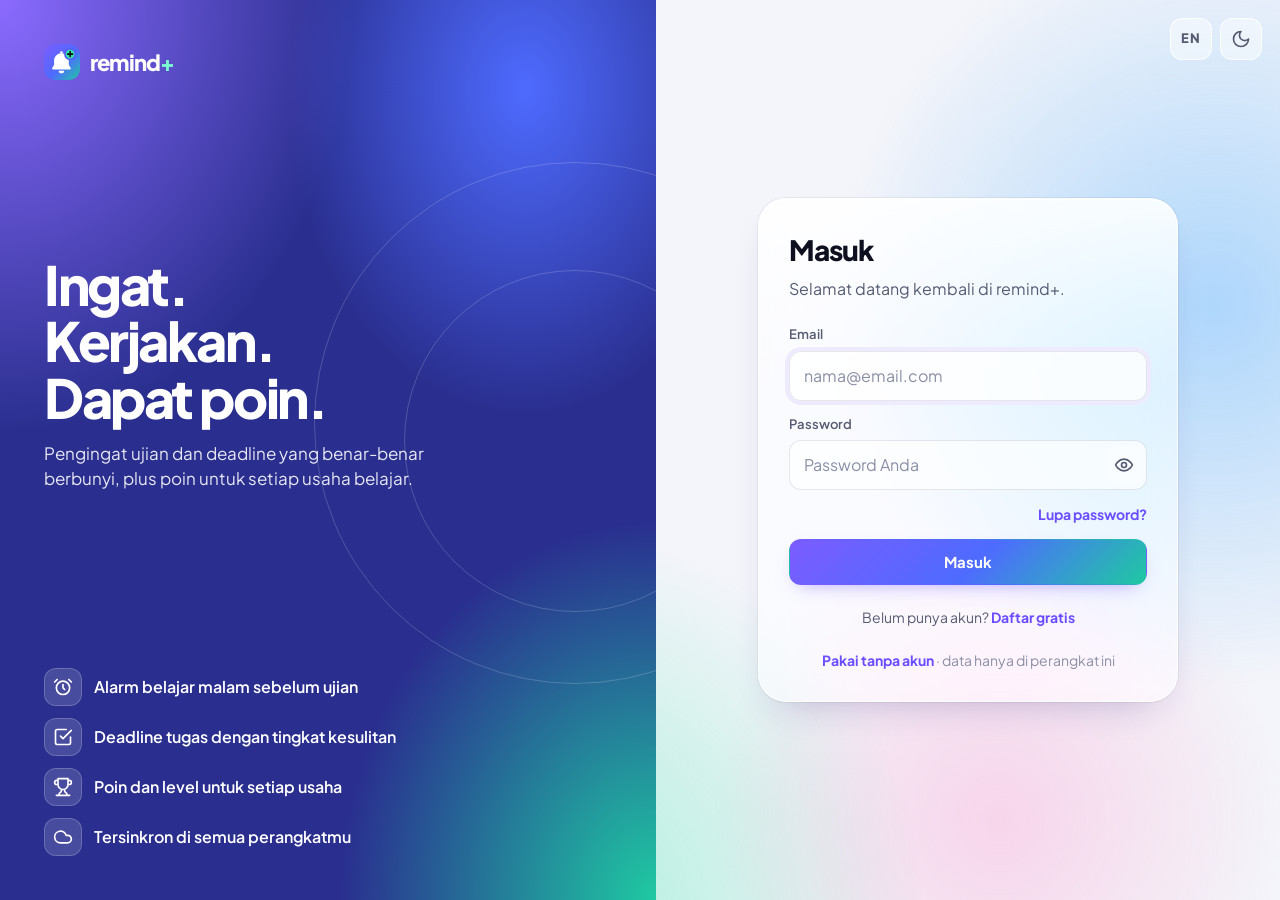
==== commit 376789c0: "Hapus sistem reward; poin, level, dan riwayat tetap Co-Authored-By: Claude Opus 5.5 <noreply@anthrop" ====
--- a/index.html
+++ b/index.html
@@ -4,7 +4,7 @@
 <meta charset="utf-8">
 <meta name="viewport" content="width=device-width, initial-scale=1, viewport-fit=cover">
 <title>remind+</title>
-<meta name="description" content="remind+ — ingat ujian, kejar deadline, kumpulkan poin, tukar reward.">
+<meta name="description" content="remind+ — ingat ujian, kejar deadline, kumpulkan poin, naik level.">
 <link rel="manifest" href="manifest.webmanifest">
 <meta name="theme-color" content="#0A0B10" id="themeColor">
 <meta name="mobile-web-app-capable" content="yes">
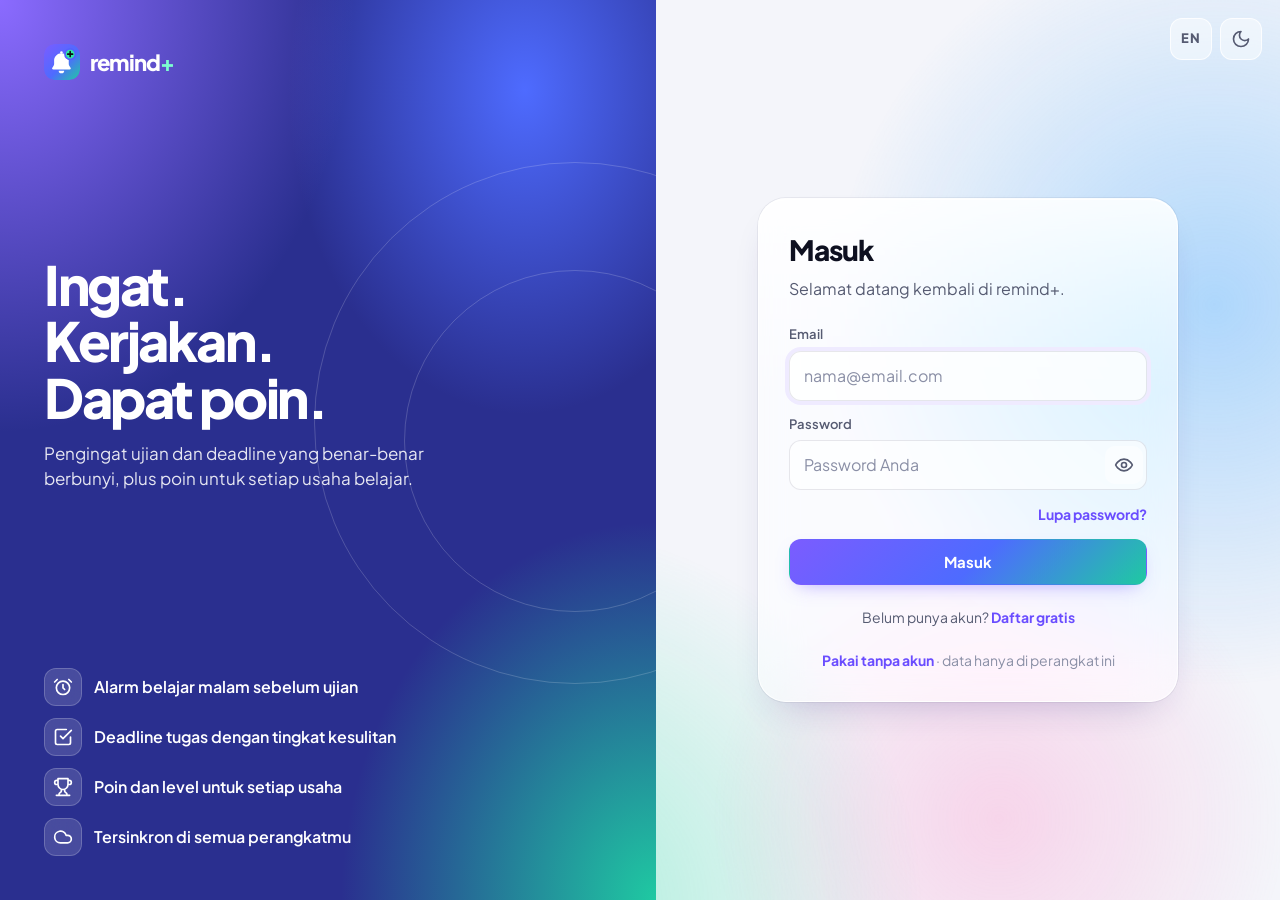
==== commit 71f0b00e: "Mode lancar untuk aplikasi Android Co-Authored-By: Claude Opus 5.5 <noreply@anthropic.com> Claude-Se" ====
--- a/index.html
+++ b/index.html
@@ -23,7 +23,8 @@
 document.documentElement.setAttribute('data-theme',d?'dark':'light');
 var f={};try{f=JSON.parse(localStorage.getItem('remindplus:fx')||'{}')||{}}catch(e){}
 document.documentElement.setAttribute('data-glass',f.glass===false?'off':'on');
-document.documentElement.setAttribute('data-motion',f.motion===false?'off':'on');})();
+document.documentElement.setAttribute('data-motion',f.motion===false?'off':'on');
+var lite=f.lite===undefined?/remindplus-android/.test(navigator.userAgent):f.lite;document.documentElement.setAttribute('data-lite',lite?'on':'off');})();
 </script>
 <link rel="stylesheet" href="css/app.css">
 </head>
--- a/css/app.css
+++ b/css/app.css
@@ -637,3 +637,301 @@
   background: linear-gradient(180deg, transparent, var(--pop-bg) 30%);
 }
 .modal .box .mb .card, .modal .box .mb .rform .stack { box-shadow: none; }
+
+/* ================= Jadwal pelajaran ================= */
+.tt-card { overflow: clip; }
+.tt-top { display: flex; align-items: center; justify-content: space-between; gap: 10px; margin-bottom: 14px; }
+.tt-top h2 { margin: 0; }
+.tt-tools { display: flex; gap: 6px; }
+.tt-week { display: flex; align-items: center; gap: 6px; }
+.tt-week > .icon-btn { border-color: transparent; }
+.tt-days { flex: 1; position: relative; display: grid; grid-template-columns: repeat(6, 1fr); gap: 2px; padding: 4px; border-radius: 18px; background: var(--glass-2); border: 1px solid var(--glass-line); }
+[data-theme="light"] .tt-days { background: rgba(20,24,60,.035); border-color: rgba(20,24,60,.06); }
+.tt-day { position: relative; z-index: 1; border: 0; background: transparent; color: var(--text-3); border-radius: 14px; padding: 7px 0 5px; cursor: pointer; display: flex; flex-direction: column; align-items: center; gap: 1px; font: inherit; -webkit-tap-highlight-color: transparent; transition: color .25s; }
+.tt-day small { font-size: 11px; font-weight: 700; text-transform: uppercase; letter-spacing: .05em; }
+.tt-day b { font-size: 17px; font-weight: 800; color: var(--text-2); transition: color .25s; }
+.tt-day i { width: 5px; height: 5px; border-radius: 50%; background: transparent; margin-top: 2px; }
+.tt-day i.has { background: var(--mint); box-shadow: 0 0 8px var(--mint); }
+.tt-day.today small { color: var(--brand); }
+.tt-day.on, .tt-day.on b { color: var(--text); }
+.tt-blob { border-radius: 14px; }
+.tt-body { margin-top: 18px; touch-action: pan-y; }
+.tt-head { display: flex; align-items: center; justify-content: space-between; gap: 12px; margin-bottom: 12px; }
+.tt-head h3 { margin: 0 0 2px; font-size: 17px; font-weight: 800; letter-spacing: -.01em; }
+.tt-start { flex: none; }
+.tt-start .input.pick { min-height: 38px; padding: 6px 12px; border-radius: 99px; gap: 8px; width: auto; font-weight: 700; font-variant-numeric: tabular-nums; }
+.tt-list { display: flex; flex-direction: column; gap: 6px; }
+.tt-row { position: relative; border-radius: 16px; padding: 10px 12px 10px 16px; background: var(--glass-2); border: 1px solid var(--glass-line); transition: background .25s, border-color .25s, box-shadow .3s; }
+[data-theme="light"] .tt-row { background: rgba(255,255,255,.55); border-color: rgba(20,24,60,.06); }
+.tt-row::before { content: ''; position: absolute; left: 6px; top: 12px; bottom: 12px; width: 4px; border-radius: 4px; background: hsl(var(--h, 220) 72% 58%); box-shadow: 0 0 10px hsl(var(--h, 220) 72% 58% / .55); }
+.tt-row.open { background: var(--glass-strong); box-shadow: var(--glass-shadow); }
+.tt-row.now { background: hsl(var(--h, 220) 72% 58% / .14); border-color: hsl(var(--h, 220) 72% 58% / .45); }
+.tt-main { display: flex; align-items: center; gap: 12px; cursor: pointer; -webkit-tap-highlight-color: transparent; }
+.tt-time { display: flex; flex-direction: column; min-width: 44px; font-variant-numeric: tabular-nums; line-height: 1.25; }
+.tt-time b { font-weight: 800; font-size: 14.5px; }
+.tt-time span { color: var(--text-3); font-size: 12px; font-weight: 600; }
+.tt-txt { flex: 1; min-width: 0; }
+.tt-txt .ttl { font-weight: 700; font-size: 15px; }
+.tt-sub { color: var(--text-3); font-size: 12.5px; font-weight: 600; white-space: nowrap; overflow: hidden; text-overflow: ellipsis; }
+.tt-n { color: var(--text-3); font-size: 12.5px; font-weight: 700; flex: none; }
+.tt-now { flex: none; font-size: 11.5px; font-weight: 800; padding: 3px 9px; border-radius: 99px; color: var(--mint); background: var(--mint-soft); box-shadow: 0 0 14px var(--mint-soft); }
+.tt-ctl { display: flex; align-items: center; gap: 8px; margin-top: 10px; padding-top: 10px; border-top: 1px solid var(--glass-line); }
+.tt-step { display: inline-flex; align-items: center; gap: 8px; }
+.tt-step b { font-size: 13.5px; min-width: 62px; text-align: center; }
+.tt-step .icon-btn, .tt-ctl .icon-btn { font-size: 18px; font-weight: 700; }
+.tt-ctl .icon-btn:disabled { opacity: .35; cursor: default; }
+.tt-brk { background: transparent !important; border-color: transparent !important; box-shadow: none !important; padding-top: 4px; padding-bottom: 4px; }
+.tt-brk::before { display: none; }
+.tt-brk .tt-time b { color: var(--text-3); font-weight: 700; }
+.tt-brk-l { flex: 1; display: flex; align-items: center; gap: 10px; color: var(--text-3); font-size: 13px; font-weight: 600; }
+.tt-brk-l::after { content: ''; flex: 1; height: 1px; background: repeating-linear-gradient(90deg, var(--line-2) 0 6px, transparent 6px 11px); }
+.tt-brk.open { background: var(--glass-2) !important; border-color: var(--glass-line) !important; padding-top: 10px; padding-bottom: 10px; }
+.tt-empty { display: flex; flex-direction: column; align-items: center; gap: 8px; text-align: center; padding: 26px 16px; border-radius: 18px; color: var(--text-3); font-size: 13.5px; background: var(--glass-2); border: 1px dashed var(--line-2); }
+.tt-empty .ic { width: 30px; height: 30px; }
+.tt-empty b { color: var(--text); font-size: 15px; }
+.tt-foot { display: flex; align-items: center; gap: 8px; margin-top: 14px; }
+.tt-foot .icon-btn { border-color: transparent; }
+.tt-sjs { display: flex; flex-direction: column; gap: 10px; max-height: 56vh; overflow: auto; padding: 2px; }
+.tt-sj { display: flex; align-items: center; gap: 10px; }
+.tt-dot { width: 10px; height: 10px; border-radius: 50%; flex: none; background: hsl(var(--h, 220) 72% 58%); box-shadow: 0 0 8px hsl(var(--h, 220) 72% 58% / .6); }
+.tt-sf { flex: 1; min-width: 0; display: grid; grid-template-columns: 1fr 1fr; gap: 6px; }
+.tt-sf .input { min-height: 42px; padding: 8px 12px; }
+.tt-sf .input:first-child { font-weight: 700; }
+.tt-src .opt span { display: flex; flex-direction: column; min-width: 0; padding: 8px 0; }
+.tt-src .opt small { color: var(--text-3); font-weight: 600; font-size: 12.5px; white-space: nowrap; overflow: hidden; text-overflow: ellipsis; }
+.tt-pick { display: grid; grid-template-columns: repeat(auto-fill, minmax(170px, 1fr)); gap: 8px; max-height: 52vh; overflow: auto; padding: 2px; }
+.tt-pick button { position: relative; text-align: left; font: inherit; color: var(--text); background: var(--glass-2); border: 1px solid var(--glass-line); border-radius: 14px; padding: 10px 12px 10px 18px; cursor: pointer; transition: background .2s, transform .3s var(--spring); }
+.tt-pick button::before { content: ''; position: absolute; left: 7px; top: 10px; bottom: 10px; width: 4px; border-radius: 4px; background: hsl(var(--h, 220) 72% 58%); }
+.tt-pick button:hover { background: var(--brand-soft); }
+.tt-pick button:active { transform: scale(.96); }
+.tt-pick b { display: block; font-size: 14px; }
+.tt-pick small { display: block; color: var(--text-3); font-size: 12px; font-weight: 600; margin-top: 2px; }
+.tt-strip { display: flex; gap: 8px; overflow-x: auto; padding-bottom: 4px; scrollbar-width: thin; }
+.tt-chip { flex: none; min-width: 120px; padding: 10px 12px; border-radius: 14px; background: var(--glass-2); border: 1px solid var(--glass-line); position: relative; overflow: hidden; }
+.tt-chip::before { content: ''; position: absolute; left: 0; right: 0; top: 0; height: 3px; background: hsl(var(--h, 220) 72% 58%); }
+.tt-chip b { display: block; font-size: 13.5px; }
+.tt-chip span { color: var(--text-3); font-size: 12px; font-weight: 600; font-variant-numeric: tabular-nums; }
+.tt-chip.now { background: hsl(var(--h, 220) 72% 58% / .16); border-color: hsl(var(--h, 220) 72% 58% / .5); }
+.tt-chip.past { opacity: .45; }
+@media (max-width: 560px) {
+  .tt-week { gap: 2px; }
+  .tt-week > .icon-btn { width: 30px; }
+  .tt-day b { font-size: 16px; }
+  .tt-sf { grid-template-columns: 1fr; }
+  .tt-pick { grid-template-columns: 1fr 1fr; }
+}
+.tt-step b { white-space: nowrap; }
+
+/* ================= Foto profil ================= */
+.avatar { overflow: hidden; position: relative; }
+.avatar.av-img { background: var(--surface-3); }
+.avatar img { width: 100%; height: 100%; object-fit: cover; display: block; border-radius: inherit; }
+.avatar.av-emo { font-size: 22px; }
+.avatar.lg.av-emo { font-size: 34px; }
+.av-edit { border: 0; cursor: pointer; padding: 0; box-shadow: 0 0 0 1px var(--glass-line), 0 10px 26px -12px rgba(106,77,255,.6); transition: transform .45s var(--spring); }
+.av-edit:hover { transform: scale(1.05); }
+.av-edit::after { content: ''; position: absolute; inset: auto 0 0 0; height: 34%; background: rgba(0,0,0,.38) url("data:image/svg+xml,%3Csvg xmlns='http://www.w3.org/2000/svg' viewBox='0 0 24 24' fill='none' stroke='white' stroke-width='2.4' stroke-linecap='round'%3E%3Cpath d='M12 20h9'/%3E%3Cpath d='M16.5 3.5a2.12 2.12 0 0 1 3 3L7 19l-4 1 1-4Z'/%3E%3C/svg%3E") center / 13px no-repeat; -webkit-backdrop-filter: blur(4px); backdrop-filter: blur(4px); }
+.av-ed { display: flex; flex-direction: column; align-items: center; gap: 16px; }
+.av-stage { position: relative; width: 200px; height: 200px; display: grid; place-items: center; }
+.av-prev { width: 160px; height: 160px; border-radius: 50%; font-size: 64px; box-shadow: 0 0 0 1px var(--glass-line), 0 24px 50px -20px rgba(106,77,255,.7); }
+.av-prev.av-emo { font-size: 80px; }
+#avCv { width: 200px; height: 200px; border-radius: 50%; touch-action: none; cursor: grab; box-shadow: 0 0 0 1px var(--glass-line), 0 24px 50px -20px rgba(0,0,0,.6); }
+#avCv:active { cursor: grabbing; }
+.av-ring { position: absolute; inset: 0; border-radius: 50%; pointer-events: none; box-shadow: inset 0 0 0 2px rgba(255,255,255,.55), inset 0 1px 12px rgba(255,255,255,.25); }
+.av-zoom { width: min(320px, 100%); display: flex; flex-direction: column; align-items: center; gap: 6px; }
+.av-zoom input { width: 100%; accent-color: var(--brand); }
+.av-btns { display: flex; gap: 8px; flex-wrap: wrap; justify-content: center; }
+.av-file { cursor: pointer; }
+.av-ed .field { width: 100%; }
+.av-emos { display: grid; grid-template-columns: repeat(auto-fill, minmax(46px, 1fr)); gap: 6px; }
+.av-emos button { height: 46px; font-size: 24px; border-radius: 14px; border: 1px solid var(--glass-line); background: var(--glass-2); cursor: pointer; transition: transform .4s var(--spring), background .2s; }
+.av-emos button:active { transform: scale(.88); }
+.av-emos button.on { background: var(--brand-soft); box-shadow: 0 0 0 2px var(--brand); }
+.av-hues { display: flex; gap: 10px; flex-wrap: wrap; justify-content: center; }
+.av-hues button { width: 30px; height: 30px; border-radius: 50%; border: 0; cursor: pointer; box-shadow: inset 0 1px 0 rgba(255,255,255,.4); transition: transform .4s var(--spring); }
+.av-hues button.on { transform: scale(1.18); box-shadow: 0 0 0 3px var(--surface), 0 0 0 5px var(--brand); }
+
+/* ================= Changelog ================= */
+.cl { max-height: 62vh; overflow: auto; padding-right: 4px; }
+.cl-v { display: flex; align-items: center; gap: 10px; margin: 18px 0 2px; }
+.cl-v:first-child { margin-top: 0; }
+.cl-tag { font-weight: 800; font-size: 13px; padding: 3px 10px; border-radius: 99px; color: var(--brand); background: var(--brand-soft); box-shadow: inset 0 0 0 1px var(--brand-line, transparent); }
+.cl h4 { margin: 6px 0 4px; font-size: 15.5px; font-weight: 800; }
+.cl ul { margin: 0; padding-left: 18px; color: var(--text-2); font-size: 14px; line-height: 1.55; }
+.cl li + li { margin-top: 2px; }
+
+/* ================= Ujian di jadwal ================= */
+.tt-ctl { flex-wrap: wrap; }
+.tt-exam { flex: none; display: inline-flex; align-items: center; gap: 4px; font-size: 11.5px; font-weight: 800; padding: 3px 9px 3px 7px; border-radius: 99px; color: var(--warn); background: var(--warn-soft); box-shadow: 0 0 14px var(--warn-soft); }
+.tt-exam .ic { width: 13px; height: 13px; }
+.tt-row.exam { border-color: color-mix(in srgb, var(--warn) 55%, transparent); box-shadow: 0 0 0 1px color-mix(in srgb, var(--warn) 25%, transparent), 0 10px 26px -16px var(--warn); }
+.tt-row.exam .tt-sub { color: var(--warn); }
+.tt-xrow { background: transparent; border: 1px dashed color-mix(in srgb, var(--warn) 60%, transparent); }
+.tt-xrow::before { background: var(--warn); box-shadow: 0 0 10px var(--warn); }
+.tt-xrow .tt-main { cursor: pointer; }
+.tt-day i.ex { background: var(--warn); box-shadow: 0 0 8px var(--warn); }
+.tt-chip.exam { border-color: color-mix(in srgb, var(--warn) 60%, transparent); }
+.tt-chip.exam span { color: var(--warn); display: inline-flex; align-items: center; gap: 3px; }
+.tt-chip.exam .ic { width: 12px; height: 12px; }
+.tt-from { display: flex; flex-wrap: wrap; align-items: center; gap: 8px; margin-top: 12px; }
+.tt-from button { position: relative; font: inherit; font-size: 13.5px; font-weight: 700; color: var(--text); padding: 7px 12px 7px 16px; border-radius: 12px; background: var(--glass-2); border: 1px solid var(--glass-line); cursor: pointer; display: inline-flex; align-items: center; gap: 6px; transition: background .2s; }
+.tt-from button::before { content: ''; position: absolute; left: 6px; top: 8px; bottom: 8px; width: 3px; border-radius: 3px; background: hsl(var(--h, 220) 72% 58%); }
+.tt-from button small { color: var(--text-3); font-weight: 600; }
+.tt-from button.on { background: var(--brand-soft); box-shadow: 0 0 0 2px var(--brand); }
+
+/* ================= Pengaturan bertingkat ================= */
+.set-me { display: flex; align-items: center; gap: 16px; width: 100%; text-align: left; font: inherit; color: var(--text); cursor: pointer; margin-bottom: 16px; transition: transform .45s var(--spring); }
+.set-me:active { transform: scale(.985); }
+.set-me-t { flex: 1; min-width: 0; display: flex; flex-direction: column; gap: 2px; }
+.set-me-t b { font-size: 19px; font-weight: 800; letter-spacing: -.01em; }
+.set-chev { width: 20px; height: 20px; color: var(--text-3); flex: none; }
+.set-list { padding: 6px; }
+.set-row { display: flex; align-items: center; gap: 14px; width: 100%; padding: 12px 12px; border: 0; border-radius: 16px; background: transparent; color: var(--text); font: inherit; text-align: left; cursor: pointer; position: relative; transition: background .2s, transform .45s var(--spring); }
+.set-row + .set-row::before { content: ''; position: absolute; left: 66px; right: 12px; top: 0; height: 1px; background: var(--glass-line); }
+.set-row:hover { background: var(--glass-2); }
+.set-row:active { transform: scale(.98); background: var(--glass-2); }
+.set-ico { width: 40px; height: 40px; border-radius: 12px; display: grid; place-items: center; flex: none; }
+.set-ico .ic { width: 20px; height: 20px; }
+.set-t { flex: 1; min-width: 0; display: flex; flex-direction: column; gap: 2px; }
+.set-t b { font-weight: 700; font-size: 15.5px; }
+.set-t span { color: var(--text-3); font-size: 13px; font-weight: 600; white-space: nowrap; overflow: hidden; text-overflow: ellipsis; }
+.set-back { display: inline-flex; align-items: center; gap: 4px; margin: 0 0 14px; padding: 6px 12px 6px 6px; border: 0; border-radius: 99px; background: var(--glass-2); color: var(--text-2); font: inherit; font-weight: 700; font-size: 14px; cursor: pointer; box-shadow: inset 0 0 0 1px var(--glass-line); transition: transform .45s var(--spring); }
+.set-back .ic { width: 18px; height: 18px; }
+.set-back:active { transform: scale(.94); }
+.set-sec { display: flex; flex-direction: column; gap: 16px; max-width: 760px; }
+.set-about { display: flex; flex-direction: column; align-items: center; text-align: center; padding: 34px 22px; }
+.set-about img { border-radius: 18px; box-shadow: 0 18px 40px -18px rgba(106,77,255,.8); margin-bottom: 12px; }
+.set-about h2 { margin: 0 0 4px; font-size: 24px; }
+.set-about h2 b { color: var(--brand); }
+
+/* ================= Telur paskah ================= */
+.egg-logo { cursor: pointer; -webkit-tap-highlight-color: transparent; user-select: none; }
+.egg-cv { position: fixed; inset: 0; width: 100vw; height: 100vh; z-index: 200; pointer-events: none; }
+.egg-box { display: flex; flex-direction: column; align-items: center; text-align: center; gap: 14px; }
+.egg-box p { margin: 0; color: var(--text-2); }
+.egg-float { border-radius: 22px; box-shadow: 0 20px 50px -16px rgba(140,116,255,.9); animation: eggfloat 3.2s ease-in-out infinite; }
+@keyframes eggfloat { 50% { transform: translateY(-8px) rotate(-4deg); } }
+.egg-stats { width: 100%; display: grid; grid-template-columns: repeat(2, 1fr); gap: 8px; }
+.egg-stats div { padding: 12px; border-radius: 16px; background: var(--glass-2); border: 1px solid var(--glass-line); display: flex; flex-direction: column; gap: 2px; }
+.egg-stats b { font-size: 22px; font-weight: 800; background: var(--grad); -webkit-background-clip: text; background-clip: text; color: transparent; }
+.egg-stats span { color: var(--text-3); font-size: 12.5px; font-weight: 700; }
+.egg-sw { align-self: stretch; }
+[data-egg="on"] .aurora { animation: egghue 14s linear infinite; }
+[data-egg="on"] .aurora i { opacity: 1; }
+@keyframes egghue { to { filter: hue-rotate(360deg); } }
+@media (prefers-reduced-motion: reduce) { [data-egg="on"] .aurora { animation: none; filter: hue-rotate(140deg); } }
+
+/* ================= Widget jadwal berikutnya ================= */
+.w-card { margin-bottom: 16px; cursor: pointer; position: relative; overflow: hidden; }
+.w-card::after { content: ''; position: absolute; inset: 0; pointer-events: none; background: radial-gradient(120% 80% at 0% 0%, rgba(140,116,255,.16), transparent 60%); }
+.w-head { display: flex; align-items: center; gap: 10px; margin-bottom: 12px; position: relative; z-index: 1; }
+.w-head b { font-size: 15px; font-weight: 800; }
+.w-head .faint { margin-left: auto; }
+.w-head .set-chev { margin-left: 0; }
+.w-ico { width: 30px; height: 30px; border-radius: 10px; display: grid; place-items: center; flex: none; color: var(--brand); background: var(--brand-soft); }
+.w-ico .ic { width: 16px; height: 16px; }
+.w-les { position: relative; z-index: 1; padding: 12px 14px 12px 18px; border-radius: 18px; background: var(--glass-2); border: 1px solid var(--glass-line); }
+.w-les + .w-les { margin-top: 8px; }
+.w-les::before { content: ''; position: absolute; left: 7px; top: 12px; bottom: 12px; width: 4px; border-radius: 4px; background: hsl(var(--h, 220) 72% 58%); box-shadow: 0 0 12px hsl(var(--h, 220) 72% 58% / .6); }
+.w-les.now { background: hsl(var(--h, 220) 72% 58% / .16); border-color: hsl(var(--h, 220) 72% 58% / .45); }
+.w-les.next { opacity: .92; }
+.w-lbl { display: flex; align-items: center; gap: 6px; font-size: 11.5px; font-weight: 800; text-transform: uppercase; letter-spacing: .06em; color: var(--text-3); }
+.w-lbl span { margin-left: auto; text-transform: none; letter-spacing: 0; font-variant-numeric: tabular-nums; font-size: 13px; color: var(--text-2); }
+.w-les.now .w-lbl { color: var(--mint); }
+.w-live { width: 8px; height: 8px; border-radius: 50%; background: var(--mint); box-shadow: 0 0 0 0 var(--mint); animation: wlive 1.8s ease-out infinite; display: inline-block; }
+@keyframes wlive { 0% { box-shadow: 0 0 0 0 color-mix(in srgb, var(--mint) 60%, transparent); } 100% { box-shadow: 0 0 0 9px transparent; } }
+.w-subj { font-size: 20px; font-weight: 800; letter-spacing: -.02em; margin-top: 4px; display: flex; align-items: center; gap: 8px; flex-wrap: wrap; }
+.w-les.next .w-subj { font-size: 17px; }
+.w-meta { color: var(--text-3); font-size: 13px; font-weight: 600; display: flex; gap: 10px; flex-wrap: wrap; margin-top: 2px; }
+.w-note, .tt-note { display: inline-flex; align-items: center; gap: 4px; color: var(--warn); font-weight: 700; }
+.w-note .ic, .tt-note .ic { width: 12px; height: 12px; }
+.tt-note { font-size: 12.5px; margin-top: 2px; }
+.w-bar { height: 6px; border-radius: 9px; background: var(--surface-3); overflow: hidden; margin-top: 10px; }
+.w-bar.sm { height: 4px; margin-top: 8px; }
+.w-bar i { display: block; height: 100%; border-radius: inherit; background: var(--grad); box-shadow: 0 0 10px rgba(140,116,255,.6); transition: width .6s var(--spring); }
+.w-left, .w-soon { font-size: 12.5px; font-weight: 700; color: var(--text-3); margin-top: 6px; position: relative; z-index: 1; }
+.w-brk { position: relative; z-index: 1; display: flex; align-items: center; gap: 8px; padding: 10px 14px; margin-bottom: 8px; border-radius: 14px; border: 1px dashed var(--line-2); color: var(--text-2); font-weight: 700; font-size: 14px; }
+.w-brk span { margin-left: auto; color: var(--text-3); font-size: 13px; }
+
+/* ================= Rencana belajar ================= */
+.pl-top { display: flex; align-items: center; gap: 10px; justify-content: space-between; }
+.pl-list { display: flex; flex-direction: column; gap: 6px; }
+.pl-row { display: flex; align-items: center; gap: 12px; padding: 8px 10px; border-radius: 14px; background: var(--glass-2); border: 1px solid var(--glass-line); }
+.pl-row .check { flex: none; }
+.pl-row.done .pl-t b { text-decoration: line-through; opacity: .6; }
+.pl-t { flex: 1; min-width: 0; display: flex; flex-direction: column; }
+.pl-t b { font-weight: 700; font-size: 14.5px; }
+.pl-t span { color: var(--text-3); font-size: 12.5px; font-weight: 600; }
+
+/* ================= Level: streak, pencapaian, pembeku ================= */
+.lv-chips { display: flex; gap: 6px; flex-wrap: wrap; }
+.lv-chips button.chip { border: 0; cursor: pointer; font: inherit; font-size: 12.5px; font-weight: 700; transition: transform .4s var(--spring); }
+.lv-chips button.chip:active { transform: scale(.92); }
+.ach-chip { background: var(--warn-soft); color: var(--warn); }
+.frz-chip { background: rgba(80,170,255,.16); color: #5AB0FF; box-shadow: 0 0 14px rgba(80,170,255,.18); }
+
+/* ================= Ringkasan mingguan ================= */
+.wk-card .card-head { align-items: flex-start; }
+.wk-stats { grid-template-columns: repeat(4, 1fr); }
+@media (max-width: 560px) { .wk-stats { grid-template-columns: repeat(2, 1fr); } }
+.wk-nav { display: flex; align-items: center; justify-content: space-between; gap: 10px; margin-bottom: 14px; }
+.wk-nav b { font-size: 14px; text-align: center; }
+.wk-h { margin: 18px 0 8px; font-size: 14px; font-weight: 800; }
+.wk-bars { display: flex; flex-direction: column; gap: 8px; }
+.wk-bar { display: grid; grid-template-columns: minmax(90px, 34%) 1fr auto; gap: 10px; align-items: center; font-size: 13px; }
+.wk-bar span { font-weight: 700; white-space: nowrap; overflow: hidden; text-overflow: ellipsis; }
+.wk-bar div { height: 8px; border-radius: 9px; background: var(--surface-3); overflow: hidden; }
+.wk-bar i { display: block; height: 100%; border-radius: inherit; background: hsl(var(--h, 220) 72% 58%); box-shadow: 0 0 10px hsl(var(--h, 220) 72% 58% / .5); }
+.wk-bar b { color: var(--text-2); font-variant-numeric: tabular-nums; }
+
+/* ================= Pencapaian ================= */
+.ach-grid { display: grid; grid-template-columns: repeat(auto-fill, minmax(150px, 1fr)); gap: 10px; }
+.ach { display: flex; flex-direction: column; align-items: center; text-align: center; gap: 4px; padding: 16px 10px 12px; border-radius: 18px; background: var(--glass-2); border: 1px solid var(--glass-line); }
+.ach b { font-size: 14px; }
+.ach > span:not(.ach-e) { color: var(--text-3); font-size: 12px; font-weight: 600; line-height: 1.35; }
+.ach small { color: var(--text-3); font-size: 11.5px; font-weight: 700; margin-top: 2px; }
+.ach .w-bar { width: 80%; }
+.ach-e { font-size: 30px; line-height: 1.1; filter: grayscale(1); opacity: .45; }
+.ach.on { background: linear-gradient(160deg, rgba(255,181,71,.16), rgba(140,116,255,.10)); border-color: color-mix(in srgb, var(--warn) 45%, transparent); }
+.ach.on .ach-e { filter: none; opacity: 1; text-shadow: 0 6px 18px rgba(255,181,71,.5); }
+
+/* ================= Nilai ================= */
+.sj-g { flex: none; display: inline-flex; align-items: center; gap: 4px; height: 34px; padding: 0 10px; border-radius: 99px; border: 1px solid var(--glass-line); background: transparent; color: var(--text-3); font: inherit; font-size: 12px; font-weight: 800; cursor: pointer; }
+.sj-g .ic { width: 14px; height: 14px; }
+.sj-g.on { color: var(--warn); background: var(--warn-soft); border-color: color-mix(in srgb, var(--warn) 45%, transparent); }
+.g-grid { display: grid; grid-template-columns: repeat(auto-fill, minmax(260px, 1fr)); gap: 16px; margin-top: 16px; }
+.g-card { position: relative; overflow: hidden; }
+.g-card::before { content: ''; position: absolute; left: 0; right: 0; top: 0; height: 4px; background: hsl(var(--h, 220) 72% 58%); }
+.g-head { display: flex; align-items: flex-start; justify-content: space-between; gap: 10px; }
+.g-head > div:first-child { display: flex; flex-direction: column; }
+.g-head b { font-size: 16px; }
+.g-avg { font-size: 28px; font-weight: 800; letter-spacing: -.02em; text-align: right; line-height: 1; font-variant-numeric: tabular-nums; }
+.g-avg small { display: block; font-size: 12px; font-weight: 800; margin-top: 4px; }
+.g-avg small.plus { color: var(--mint); } .g-avg small.minus { color: var(--danger); }
+.g-spark { display: block; margin: 10px 0 4px; color: hsl(var(--h, 220) 72% 62%); filter: drop-shadow(0 4px 8px hsl(var(--h, 220) 72% 58% / .5)); width: 100%; height: 36px; }
+.g-list { display: flex; flex-direction: column; gap: 2px; margin-top: 6px; }
+.g-row { display: flex; align-items: center; gap: 8px; padding: 6px 0; border-top: 1px solid var(--glass-line); }
+.g-row span { flex: 1; min-width: 0; font-weight: 600; font-size: 13.5px; display: flex; flex-direction: column; }
+.g-row span small { color: var(--text-3); font-size: 11.5px; }
+.g-row b { font-variant-numeric: tabular-nums; } .g-row b small { color: var(--text-3); font-weight: 600; }
+.hw-alert .ico { color: hsl(var(--h, 220) 72% 62%); }
+.hw-chips { display: flex; flex-wrap: wrap; gap: 6px; margin-top: 8px; }
+.hw-chip { position: relative; display: inline-flex; align-items: center; gap: 4px; font: inherit; font-size: 13px; font-weight: 700; color: var(--text); padding: 6px 11px 6px 14px; border-radius: 12px; border: 1px solid var(--glass-line); background: var(--glass-2); cursor: pointer; transition: transform .4s var(--spring); }
+.hw-chip::before { content: ''; position: absolute; left: 5px; top: 7px; bottom: 7px; width: 3px; border-radius: 3px; background: hsl(var(--h, 220) 72% 58%); }
+.hw-chip .ic { width: 13px; height: 13px; }
+.hw-chip:active { transform: scale(.93); }
+.w-head b { white-space: nowrap; } .w-head .faint { white-space: nowrap; overflow: hidden; text-overflow: ellipsis; min-width: 0; text-align: right; flex: 1; }
+
+/* ================= Mode lancar (default di aplikasi Android) =================
+   Latar aurora yang bergerak memaksa kaca buram di atasnya digambar ulang tiap frame.
+   Di WebView itu berat, jadi latar dibuat diam dan blur dikurangi. */
+[data-lite="on"] .aurora i { animation: none !important; will-change: auto; }
+[data-lite="on"][data-egg="on"] .aurora { animation: none; filter: hue-rotate(140deg); }
+[data-lite="on"] .card, [data-lite="on"] .alert, [data-lite="on"] .modal .box, [data-lite="on"] .toast, [data-lite="on"] .auth-card {
+  -webkit-backdrop-filter: blur(10px); backdrop-filter: blur(10px);
+}
+[data-lite="on"] .side, [data-lite="on"] .bottom-nav { -webkit-backdrop-filter: blur(14px); backdrop-filter: blur(14px); }
+[data-lite="on"] .pop { -webkit-backdrop-filter: blur(16px); backdrop-filter: blur(16px); }
+[data-lite="on"] .modal { -webkit-backdrop-filter: none; backdrop-filter: none; }
+[data-lite="on"] .hero .btn.glass { -webkit-backdrop-filter: none; backdrop-filter: none; }
+[data-lite="on"] .hero .liq { animation-duration: 0s !important; animation: none !important; }
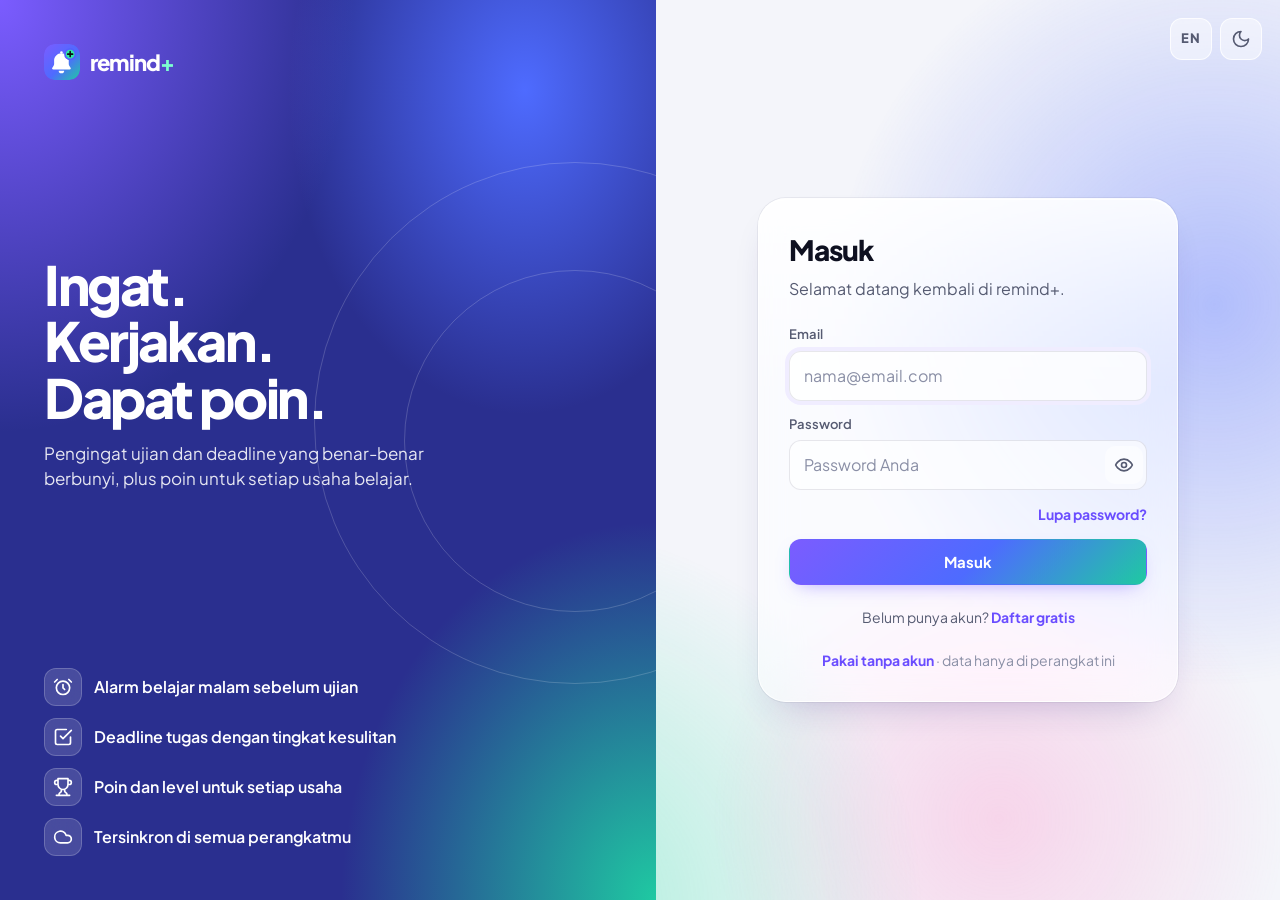
==== commit 9b358eb4: "3.5.0: pilihan warna aksen Co-Authored-By: Claude Opus 5.5 <noreply@anthropic.com> Claude-Session: h" ====
--- a/index.html
+++ b/index.html
@@ -21,6 +21,7 @@
 (function(){var p='auto';try{p=localStorage.getItem('remindplus:theme')||'auto'}catch(e){}
 var d=p==='dark'||(p==='auto'&&matchMedia('(prefers-color-scheme: dark)').matches);
 document.documentElement.setAttribute('data-theme',d?'dark':'light');
+var ac=null;try{ac=localStorage.getItem('remindplus:accent')}catch(e){}if(ac&&ac!=='ungu')document.documentElement.setAttribute('data-accent',ac);
 var f={};try{f=JSON.parse(localStorage.getItem('remindplus:fx')||'{}')||{}}catch(e){}
 document.documentElement.setAttribute('data-glass',f.glass===false?'off':'on');
 document.documentElement.setAttribute('data-motion',f.motion===false?'off':'on');
@@ -41,6 +42,7 @@
 <script src="js/i18n.js"></script>
 <script src="js/config.js"></script>
 <script src="js/supa.js"></script>
+<script src="js/qr.js"></script>
 <script src="js/app.js"></script>
 </body>
 </html>
--- a/css/app.css
+++ b/css/app.css
@@ -1,42 +1,49 @@
 /* remind+ — design system
    Dua wajah: gelap modern (aksen neon) dan terang bersih. Dipilih di Pengaturan → Tampilan. */
 
+/* Warna aksen (dipilih di Atur → Tampilan) */
+:root, [data-accent="ungu"] { --a0: 123 92 255; --a1: 106 77 255; --a2: 140 116 255; --g2: 78 107 255; --g3: 31 201 162; }
+[data-accent="biru"] { --a0: 59 130 246; --a1: 29 99 235; --a2: 96 165 250; --g2: 6 160 225; --g3: 45 212 191; }
+[data-accent="hijau"] { --a0: 16 185 129; --a1: 4 140 98; --a2: 52 211 153; --g2: 13 148 136; --g3: 132 204 22; }
+[data-accent="pink"] { --a0: 236 72 153; --a1: 214 36 120; --a2: 244 114 182; --g2: 168 85 247; --g3: 251 113 133; }
+[data-accent="oranye"] { --a0: 249 115 22; --a1: 216 80 10; --a2: 251 146 60; --g2: 239 68 68; --g3: 245 170 11; }
+[data-accent="merah"] { --a0: 239 68 68; --a1: 214 34 34; --a2: 248 113 113; --g2: 225 29 72; --g3: 249 115 22; }
 :root {
   --font: "Plus Jakarta Sans", system-ui, -apple-system, "Segoe UI", Roboto, sans-serif;
   --r-xs: 8px; --r-sm: 12px; --r: 16px; --r-lg: 22px; --r-xl: 28px;
-  --grad: linear-gradient(135deg, #7B5CFF 0%, #4E6BFF 52%, #1FC9A2 100%);
-  --grad-soft: linear-gradient(135deg, rgba(123,92,255,.16), rgba(31,201,162,.12));
+  --grad: linear-gradient(135deg, rgb(var(--a0)) 0%, rgb(var(--g2)) 52%, rgb(var(--g3)) 100%);
+  --grad-soft: linear-gradient(135deg, rgb(var(--a0) / .16), rgb(var(--g3) / .12));
   --side: 260px;
   --ease: cubic-bezier(.2,.8,.2,1);
 }
 [data-theme="light"] {
   color-scheme: light;
-  --bg: #F4F5FA; --bg-glow: radial-gradient(900px 500px at 100% -10%, rgba(123,92,255,.10), transparent 60%), radial-gradient(700px 400px at -10% 110%, rgba(31,201,162,.08), transparent 60%);
+  --bg: #F4F5FA; --bg-glow: radial-gradient(900px 500px at 100% -10%, rgb(var(--a0) / .10), transparent 60%), radial-gradient(700px 400px at -10% 110%, rgb(var(--g3) / .08), transparent 60%);
   --surface: #FFFFFF; --surface-2: #F7F8FC; --surface-3: #EEF0F7;
   --line: #E3E6EF; --line-2: #D5D9E5;
   --text: #0E1020; --text-2: #565B72; --text-3: #8A8FA6;
-  --brand: #6A4DFF; --brand-ink: #FFFFFF; --brand-soft: #EFEBFF; --brand-line: #D9D0FF;
+  --brand: rgb(var(--a1)); --brand-ink: #FFFFFF; --brand-soft: color-mix(in srgb, rgb(var(--a1)) 10%, #fff); --brand-line: color-mix(in srgb, rgb(var(--a1)) 24%, #fff);
   --mint: #0FA67A; --mint-soft: #E0F7EF;
   --warn: #C26A00; --warn-soft: #FFF2DE;
   --danger: #DC3B44; --danger-soft: #FDEBEC;
   --shadow: 0 1px 2px rgba(16,20,40,.04), 0 8px 24px -12px rgba(16,20,40,.12);
   --shadow-lg: 0 24px 60px -20px rgba(30,20,90,.28);
-  --btn-glow: 0 8px 20px -10px rgba(106,77,255,.55);
+  --btn-glow: 0 8px 20px -10px rgb(var(--a1) / .55);
   --inner: none;
 }
 [data-theme="dark"] {
   color-scheme: dark;
-  --bg: #090A0F; --bg-glow: radial-gradient(900px 520px at 105% -10%, rgba(123,92,255,.22), transparent 60%), radial-gradient(700px 420px at -10% 110%, rgba(46,230,166,.10), transparent 60%);
+  --bg: #090A0F; --bg-glow: radial-gradient(900px 520px at 105% -10%, rgb(var(--a0) / .22), transparent 60%), radial-gradient(700px 420px at -10% 110%, rgba(46,230,166,.10), transparent 60%);
   --surface: #12141C; --surface-2: #171A24; --surface-3: #1E2230;
   --line: #232838; --line-2: #2E3447;
   --text: #F3F4F9; --text-2: #A6ABC0; --text-3: #6F758C;
-  --brand: #8C74FF; --brand-ink: #FFFFFF; --brand-soft: rgba(140,116,255,.15); --brand-line: rgba(140,116,255,.35);
+  --brand: rgb(var(--a2)); --brand-ink: #FFFFFF; --brand-soft: rgb(var(--a2) / .15); --brand-line: rgb(var(--a2) / .35);
   --mint: #2EE6A6; --mint-soft: rgba(46,230,166,.12);
   --warn: #FFB547; --warn-soft: rgba(255,181,71,.12);
   --danger: #FF6B71; --danger-soft: rgba(255,107,113,.13);
   --shadow: 0 1px 0 rgba(255,255,255,.03) inset, 0 10px 30px -18px rgba(0,0,0,.8);
   --shadow-lg: 0 30px 80px -24px rgba(0,0,0,.85);
-  --btn-glow: 0 10px 28px -10px rgba(140,116,255,.75);
+  --btn-glow: 0 10px 28px -10px rgb(var(--a2) / .75);
   --inner: inset 0 1px 0 rgba(255,255,255,.04);
 }
 
@@ -195,7 +202,7 @@
 /* ---------- Hero & statistik ---------- */
 .hero {
   position: relative; overflow: hidden; border-radius: var(--r-xl); padding: 26px; color: #fff;
-  background: radial-gradient(120% 140% at 0% 0%, #8B6BFF 0%, transparent 55%), radial-gradient(110% 120% at 100% 100%, #1FC9A2 0%, transparent 55%), #4B56F2;
+  background: radial-gradient(120% 140% at 0% 0%, rgb(var(--a0)) 0%, transparent 55%), radial-gradient(110% 120% at 100% 100%, rgb(var(--g3)) 0%, transparent 55%), rgb(var(--g2));
   box-shadow: var(--shadow-lg);
 }
 .hero::after { content: ""; position: absolute; right: -60px; top: -60px; width: 220px; height: 220px; border-radius: 50%; border: 36px solid rgba(255,255,255,.08); }
@@ -300,7 +307,7 @@
 .auth { min-height: 100vh; display: grid; grid-template-columns: 1.05fr 1fr; }
 .auth-art {
   position: relative; overflow: hidden; padding: 44px; color: #fff; display: flex; flex-direction: column; justify-content: space-between;
-  background: radial-gradient(90% 80% at 0% 0%, #8B6BFF 0%, transparent 60%), radial-gradient(80% 70% at 100% 100%, #1FC9A2 0%, transparent 60%), radial-gradient(60% 60% at 80% 10%, #4E6BFF 0%, transparent 60%), #2A2F8F;
+  background: radial-gradient(90% 80% at 0% 0%, rgb(var(--a0)) 0%, transparent 60%), radial-gradient(80% 70% at 100% 100%, rgb(var(--g3)) 0%, transparent 60%), radial-gradient(60% 60% at 80% 10%, rgb(var(--g2)) 0%, transparent 60%), #2A2F8F;
 }
 .auth-art::before, .auth-art::after { content: ""; position: absolute; border-radius: 50%; border: 1px solid rgba(255,255,255,.18); }
 .auth-art::before { width: 520px; height: 520px; right: -180px; top: 18%; }
@@ -411,7 +418,7 @@
   --glass-hl: linear-gradient(180deg, rgba(255,255,255,.75) 0%, rgba(255,255,255,0) 38%);
   --glass-shadow: inset 0 1px 0 rgba(255,255,255,.95), 0 0 0 1px rgba(20,24,60,.06), 0 18px 40px -22px rgba(40,30,120,.32);
   --field: rgba(255,255,255,.62);
-  --blob-a: rgba(140,116,255,.50); --blob-b: rgba(70,170,255,.40); --blob-c: rgba(46,230,166,.36); --blob-d: rgba(255,140,200,.30);
+  --blob-a: rgb(var(--a2) / .50); --blob-b: rgb(var(--g2) / .40); --blob-c: rgba(46,230,166,.36); --blob-d: rgba(255,140,200,.30);
 }
 [data-theme="dark"] {
   --glass: rgba(24,27,40,.50); --glass-2: rgba(255,255,255,.04); --glass-strong: rgba(28,31,46,.80);
@@ -419,7 +426,7 @@
   --glass-hl: linear-gradient(180deg, rgba(255,255,255,.09) 0%, rgba(255,255,255,0) 35%);
   --glass-shadow: inset 0 1px 0 rgba(255,255,255,.09), 0 0 0 1px rgba(255,255,255,.02), 0 24px 50px -26px rgba(0,0,0,.9);
   --field: rgba(255,255,255,.05);
-  --blob-a: rgba(124,92,255,.45); --blob-b: rgba(40,110,255,.32); --blob-c: rgba(31,201,162,.26); --blob-d: rgba(200,80,255,.22);
+  --blob-a: rgb(var(--a0) / .45); --blob-b: rgb(var(--g2) / .32); --blob-c: rgb(var(--g3) / .26); --blob-d: rgba(200,80,255,.22);
 }
 body { background-image: none; }
 
@@ -467,12 +474,12 @@
 .nav-blob {
   position: absolute; left: 0; top: 0; z-index: 0; border-radius: 14px; pointer-events: none; opacity: 0; transform-origin: center;
   background: linear-gradient(180deg, rgba(255,255,255,.7), rgba(255,255,255,.25)), var(--brand-soft);
-  box-shadow: inset 0 1px 1px rgba(255,255,255,.95), inset 0 -2px 6px rgba(106,77,255,.12), 0 8px 20px -10px rgba(106,77,255,.55), 0 0 0 1px var(--brand-line);
+  box-shadow: inset 0 1px 1px rgba(255,255,255,.95), inset 0 -2px 6px rgb(var(--a1) / .12), 0 8px 20px -10px rgb(var(--a1) / .55), 0 0 0 1px var(--brand-line);
   transition: opacity .25s;
 }
 [data-theme="dark"] .nav-blob {
-  background: linear-gradient(180deg, rgba(255,255,255,.16), rgba(255,255,255,.03)), rgba(140,116,255,.22);
-  box-shadow: inset 0 1px 0 rgba(255,255,255,.28), inset 0 0 14px rgba(140,116,255,.28), 0 10px 26px -10px rgba(140,116,255,.75), 0 0 0 1px rgba(140,116,255,.38);
+  background: linear-gradient(180deg, rgba(255,255,255,.16), rgba(255,255,255,.03)), rgb(var(--a2) / .22);
+  box-shadow: inset 0 1px 0 rgba(255,255,255,.28), inset 0 0 14px rgb(var(--a2) / .28), 0 10px 26px -10px rgb(var(--a2) / .75), 0 0 0 1px rgb(var(--a2) / .38);
 }
 .bottom-nav .nav-blob { border-radius: 17px; }
 .nav-item, .bottom-nav button { position: relative; z-index: 1; }
@@ -557,7 +564,7 @@
 }
 .opt + .opt { margin-top: 2px; }
 .opt:hover, .opt:focus-visible { background: var(--glass-2); outline: none; }
-[data-theme="light"] .opt:hover, [data-theme="light"] .opt:focus-visible { background: rgba(106,77,255,.07); }
+[data-theme="light"] .opt:hover, [data-theme="light"] .opt:focus-visible { background: rgb(var(--a1) / .07); }
 .opt .opt-ck { opacity: 0; color: var(--brand); transform: scale(.5); transition: opacity .2s, transform .45s var(--spring); }
 .opt.on { background: var(--brand-soft); color: var(--brand); box-shadow: inset 0 1px 0 rgba(255,255,255,.25), inset 0 0 0 1px var(--brand-line); }
 .opt.on .opt-ck { opacity: 1; transform: none; }
@@ -572,10 +579,10 @@
   cursor: pointer; display: grid; place-items: center; font-variant-numeric: tabular-nums; transition: background .15s, color .15s;
 }
 .day:hover { background: var(--glass-2); }
-[data-theme="light"] .day:hover { background: rgba(106,77,255,.08); }
+[data-theme="light"] .day:hover { background: rgb(var(--a1) / .08); }
 .day.out { color: var(--text-3); opacity: .5; }
 .day.today { box-shadow: inset 0 0 0 1.5px var(--brand); color: var(--brand); }
-.day.on { background: var(--grad); color: #fff; box-shadow: 0 8px 18px -8px rgba(106,77,255,.8), inset 0 1px 0 rgba(255,255,255,.35); opacity: 1; }
+.day.on { background: var(--grad); color: #fff; box-shadow: 0 8px 18px -8px rgb(var(--a1) / .8), inset 0 1px 0 rgba(255,255,255,.35); opacity: 1; }
 .pop-foot { display: flex; gap: 8px; justify-content: flex-end; margin-top: 14px; flex-wrap: wrap; }
 .dt-wrap { display: grid; grid-template-columns: minmax(0, 1fr) auto; gap: 16px; align-items: start; }
 .tp { display: flex; align-items: flex-end; justify-content: center; gap: 6px; }
@@ -591,7 +598,7 @@
   font-weight: 700; font-size: 17px; font-variant-numeric: tabular-nums; cursor: pointer; scroll-snap-align: center; transition: background .15s, color .15s, transform .4s var(--spring);
 }
 .tp-col button:hover { color: var(--text); }
-.tp-col button.on { background: var(--grad); color: #fff; transform: scale(1.04); box-shadow: 0 8px 18px -8px rgba(106,77,255,.8); }
+.tp-col button.on { background: var(--grad); color: #fff; transform: scale(1.04); box-shadow: 0 8px 18px -8px rgb(var(--a1) / .8); }
 .tp-sep { font-weight: 800; font-size: 22px; color: var(--text-3); padding-bottom: 104px; }
 @media (max-width: 600px) {
   .dt-wrap { grid-template-columns: 1fr; }
@@ -602,7 +609,7 @@
 /* =====================================================================
    Pengingat non-akademik
    ===================================================================== */
-.cat-pick { display: grid; grid-template-columns: 1fr 1fr; gap: 10px; margin-bottom: 14px; }
+.cat-pick { display: grid; grid-template-columns: repeat(3, 1fr); gap: 10px; margin-bottom: 14px; }
 .cat-pick button {
   display: flex; align-items: center; gap: 12px; padding: 12px 14px; border-radius: var(--r); border: 1.5px solid var(--glass-line);
   background: var(--glass-2); color: var(--text); font: inherit; font-weight: 800; font-size: 15px; cursor: pointer; text-align: left;
@@ -623,7 +630,7 @@
   font: inherit; font-weight: 800; font-size: 13px; cursor: pointer; transition: background .2s, color .2s, box-shadow .2s;
 }
 [data-theme="light"] .dchips button { border-color: rgba(20,24,60,.10); }
-.dchips button.on { background: var(--grad); color: #fff; border-color: transparent; box-shadow: 0 6px 16px -8px rgba(106,77,255,.8), inset 0 1px 0 rgba(255,255,255,.3); }
+.dchips button.on { background: var(--grad); color: #fff; border-color: transparent; box-shadow: 0 6px 16px -8px rgb(var(--a1) / .8), inset 0 1px 0 rgba(255,255,255,.3); }
 .cat-pick button, .tpl button, .dchips button { position: relative; overflow: hidden; isolation: isolate; }
 .cat-pick button:active, .tpl button:active, .dchips button:active { transform: scale(.94); }
 .cat-pick button, .tpl button, .dchips button { transition: transform .5s var(--spring), background .2s, color .2s, border-color .2s, box-shadow .2s; }
@@ -728,12 +735,12 @@
 .avatar img { width: 100%; height: 100%; object-fit: cover; display: block; border-radius: inherit; }
 .avatar.av-emo { font-size: 22px; }
 .avatar.lg.av-emo { font-size: 34px; }
-.av-edit { border: 0; cursor: pointer; padding: 0; box-shadow: 0 0 0 1px var(--glass-line), 0 10px 26px -12px rgba(106,77,255,.6); transition: transform .45s var(--spring); }
+.av-edit { border: 0; cursor: pointer; padding: 0; box-shadow: 0 0 0 1px var(--glass-line), 0 10px 26px -12px rgb(var(--a1) / .6); transition: transform .45s var(--spring); }
 .av-edit:hover { transform: scale(1.05); }
 .av-edit::after { content: ''; position: absolute; inset: auto 0 0 0; height: 34%; background: rgba(0,0,0,.38) url("data:image/svg+xml,%3Csvg xmlns='http://www.w3.org/2000/svg' viewBox='0 0 24 24' fill='none' stroke='white' stroke-width='2.4' stroke-linecap='round'%3E%3Cpath d='M12 20h9'/%3E%3Cpath d='M16.5 3.5a2.12 2.12 0 0 1 3 3L7 19l-4 1 1-4Z'/%3E%3C/svg%3E") center / 13px no-repeat; -webkit-backdrop-filter: blur(4px); backdrop-filter: blur(4px); }
 .av-ed { display: flex; flex-direction: column; align-items: center; gap: 16px; }
 .av-stage { position: relative; width: 200px; height: 200px; display: grid; place-items: center; }
-.av-prev { width: 160px; height: 160px; border-radius: 50%; font-size: 64px; box-shadow: 0 0 0 1px var(--glass-line), 0 24px 50px -20px rgba(106,77,255,.7); }
+.av-prev { width: 160px; height: 160px; border-radius: 50%; font-size: 64px; box-shadow: 0 0 0 1px var(--glass-line), 0 24px 50px -20px rgb(var(--a1) / .7); }
 .av-prev.av-emo { font-size: 80px; }
 #avCv { width: 200px; height: 200px; border-radius: 50%; touch-action: none; cursor: grab; box-shadow: 0 0 0 1px var(--glass-line), 0 24px 50px -20px rgba(0,0,0,.6); }
 #avCv:active { cursor: grabbing; }
@@ -800,7 +807,7 @@
 .set-back:active { transform: scale(.94); }
 .set-sec { display: flex; flex-direction: column; gap: 16px; max-width: 760px; }
 .set-about { display: flex; flex-direction: column; align-items: center; text-align: center; padding: 34px 22px; }
-.set-about img { border-radius: 18px; box-shadow: 0 18px 40px -18px rgba(106,77,255,.8); margin-bottom: 12px; }
+.set-about img { border-radius: 18px; box-shadow: 0 18px 40px -18px rgb(var(--a1) / .8); margin-bottom: 12px; }
 .set-about h2 { margin: 0 0 4px; font-size: 24px; }
 .set-about h2 b { color: var(--brand); }
 
@@ -809,7 +816,7 @@
 .egg-cv { position: fixed; inset: 0; width: 100vw; height: 100vh; z-index: 200; pointer-events: none; }
 .egg-box { display: flex; flex-direction: column; align-items: center; text-align: center; gap: 14px; }
 .egg-box p { margin: 0; color: var(--text-2); }
-.egg-float { border-radius: 22px; box-shadow: 0 20px 50px -16px rgba(140,116,255,.9); animation: eggfloat 3.2s ease-in-out infinite; }
+.egg-float { border-radius: 22px; box-shadow: 0 20px 50px -16px rgb(var(--a2) / .9); animation: eggfloat 3.2s ease-in-out infinite; }
 @keyframes eggfloat { 50% { transform: translateY(-8px) rotate(-4deg); } }
 .egg-stats { width: 100%; display: grid; grid-template-columns: repeat(2, 1fr); gap: 8px; }
 .egg-stats div { padding: 12px; border-radius: 16px; background: var(--glass-2); border: 1px solid var(--glass-line); display: flex; flex-direction: column; gap: 2px; }
@@ -823,7 +830,7 @@
 
 /* ================= Widget jadwal berikutnya ================= */
 .w-card { margin-bottom: 16px; cursor: pointer; position: relative; overflow: hidden; }
-.w-card::after { content: ''; position: absolute; inset: 0; pointer-events: none; background: radial-gradient(120% 80% at 0% 0%, rgba(140,116,255,.16), transparent 60%); }
+.w-card::after { content: ''; position: absolute; inset: 0; pointer-events: none; background: radial-gradient(120% 80% at 0% 0%, rgb(var(--a2) / .16), transparent 60%); }
 .w-head { display: flex; align-items: center; gap: 10px; margin-bottom: 12px; position: relative; z-index: 1; }
 .w-head b { font-size: 15px; font-weight: 800; }
 .w-head .faint { margin-left: auto; }
@@ -848,7 +855,7 @@
 .tt-note { font-size: 12.5px; margin-top: 2px; }
 .w-bar { height: 6px; border-radius: 9px; background: var(--surface-3); overflow: hidden; margin-top: 10px; }
 .w-bar.sm { height: 4px; margin-top: 8px; }
-.w-bar i { display: block; height: 100%; border-radius: inherit; background: var(--grad); box-shadow: 0 0 10px rgba(140,116,255,.6); transition: width .6s var(--spring); }
+.w-bar i { display: block; height: 100%; border-radius: inherit; background: var(--grad); box-shadow: 0 0 10px rgb(var(--a2) / .6); transition: width .6s var(--spring); }
 .w-left, .w-soon { font-size: 12.5px; font-weight: 700; color: var(--text-3); margin-top: 6px; position: relative; z-index: 1; }
 .w-brk { position: relative; z-index: 1; display: flex; align-items: center; gap: 8px; padding: 10px 14px; margin-bottom: 8px; border-radius: 14px; border: 1px dashed var(--line-2); color: var(--text-2); font-weight: 700; font-size: 14px; }
 .w-brk span { margin-left: auto; color: var(--text-3); font-size: 13px; }
@@ -892,7 +899,7 @@
 .ach small { color: var(--text-3); font-size: 11.5px; font-weight: 700; margin-top: 2px; }
 .ach .w-bar { width: 80%; }
 .ach-e { font-size: 30px; line-height: 1.1; filter: grayscale(1); opacity: .45; }
-.ach.on { background: linear-gradient(160deg, rgba(255,181,71,.16), rgba(140,116,255,.10)); border-color: color-mix(in srgb, var(--warn) 45%, transparent); }
+.ach.on { background: linear-gradient(160deg, rgba(255,181,71,.16), rgb(var(--a2) / .10)); border-color: color-mix(in srgb, var(--warn) 45%, transparent); }
 .ach.on .ach-e { filter: none; opacity: 1; text-shadow: 0 6px 18px rgba(255,181,71,.5); }
 
 /* ================= Nilai ================= */
@@ -935,3 +942,116 @@
 [data-lite="on"] .modal { -webkit-backdrop-filter: none; backdrop-filter: none; }
 [data-lite="on"] .hero .btn.glass { -webkit-backdrop-filter: none; backdrop-filter: none; }
 [data-lite="on"] .hero .liq { animation-duration: 0s !important; animation: none !important; }
+.pop-sug .opt { min-height: 44px; }
+.sug-t { display: inline-flex; align-items: center; gap: 10px; min-width: 0; }
+.sug-dot { width: 8px; height: 8px; border-radius: 50%; flex: none; background: hsl(var(--h, 220) 72% 58%); box-shadow: 0 0 8px hsl(var(--h, 220) 72% 58% / .6); }
+.pop-sug small { font-size: 12px; white-space: nowrap; overflow: hidden; text-overflow: ellipsis; max-width: 45%; }
+
+/* ================= Panduan pengguna baru ================= */
+.gd-box { max-width: 440px; }
+.gd { display: flex; flex-direction: column; gap: 16px; }
+.gd-stage { min-height: 290px; display: flex; touch-action: pan-y; }
+.gd-slide { flex: 1; display: flex; flex-direction: column; align-items: center; justify-content: center; text-align: center; gap: 12px; padding: 8px 4px; }
+.gd-ico { width: 92px; height: 92px; border-radius: 28px; display: grid; place-items: center; color: #fff; background: var(--grad); box-shadow: 0 24px 50px -18px rgb(var(--a1) / .9), inset 0 1px 0 rgba(255,255,255,.45); margin-bottom: 6px; }
+.gd-ico .ic { width: 42px; height: 42px; }
+.gd-slide h3 { margin: 0; font-size: 22px; font-weight: 800; letter-spacing: -.02em; }
+.gd-slide p { margin: 0; color: var(--text-2); line-height: 1.55; max-width: 360px; }
+.gd-dots { display: flex; justify-content: center; gap: 6px; }
+.gd-dots i { width: 7px; height: 7px; border-radius: 99px; background: var(--line-2); transition: width .45s var(--spring), background .3s; }
+.gd-dots i.on { width: 22px; background: var(--brand); box-shadow: 0 0 10px var(--brand); }
+.gd-nav { display: flex; align-items: center; gap: 8px; }
+.gd-nav .btn .ic { width: 16px; height: 16px; }
+.st-card { margin-bottom: 16px; }
+.st-list { display: grid; grid-template-columns: repeat(auto-fill, minmax(230px, 1fr)); gap: 6px; }
+.st-row { display: flex; align-items: center; gap: 12px; padding: 10px 12px; border-radius: 14px; border: 1px solid var(--glass-line); background: var(--glass-2); color: var(--text); font: inherit; font-weight: 700; font-size: 14px; text-align: left; cursor: pointer; transition: transform .4s var(--spring), background .2s; }
+.st-row > span:nth-child(2) { flex: 1; }
+.st-row:active { transform: scale(.97); }
+.st-ck { width: 30px; height: 30px; border-radius: 10px; display: grid; place-items: center; flex: none; color: var(--brand); background: var(--brand-soft); }
+.st-ck .ic { width: 16px; height: 16px; }
+.st-row.done { cursor: default; opacity: .6; }
+.st-row.done span:nth-child(2) { text-decoration: line-through; }
+.st-row.done .st-ck { color: var(--mint); background: var(--mint-soft); }
+.gd { position: relative; } .gd-skip { position: absolute; top: -6px; right: 0; z-index: 2; color: var(--text-3); font-weight: 700; font-size: 14px; }
+
+/* ---------- Hitung mundur ---------- */
+.cd-card { margin-bottom: 16px; }
+.cd-card .card-head { margin-bottom: 12px; }
+.cd-strip { display: flex; gap: 10px; overflow-x: auto; scroll-snap-type: x mandatory; margin: 0 -22px; padding: 2px 22px 6px; scrollbar-width: none; }
+.cd-strip::-webkit-scrollbar { display: none; }
+.cd-tile { --c: hsl(var(--h) 80% 62%); flex: none; width: 128px; scroll-snap-align: start; display: flex; flex-direction: column; align-items: flex-start; gap: 2px; padding: 12px 14px 12px; border-radius: 20px; border: 1px solid var(--glass-line); text-align: left; font: inherit; color: var(--text); cursor: pointer; position: relative; overflow: hidden;
+  background: linear-gradient(160deg, color-mix(in srgb, var(--c) 22%, transparent), color-mix(in srgb, var(--c) 6%, transparent)); box-shadow: inset 0 1px 0 rgba(255,255,255,.18); transition: transform .45s var(--spring); }
+.cd-tile::after { content: ''; position: absolute; width: 90px; height: 90px; right: -36px; top: -36px; border-radius: 50%; background: radial-gradient(circle, color-mix(in srgb, var(--c) 45%, transparent), transparent 70%); pointer-events: none; }
+.cd-tile:active { transform: scale(.95); }
+.cd-ic { --c: hsl(var(--h) 80% 62%); width: 30px; height: 30px; border-radius: 10px; display: grid; place-items: center; flex: none; color: var(--c); background: color-mix(in srgb, var(--c) 18%, transparent); margin-bottom: 6px; }
+.cd-ic .ic { width: 16px; height: 16px; }
+.cd-n { font-size: 34px; font-weight: 800; line-height: 1; letter-spacing: -.02em; }
+.cd-n.wd { font-size: 22px; line-height: 34px; }
+.cd-u { font-size: 12px; font-weight: 700; color: var(--text-3); }
+.cd-t { margin-top: 6px; font-weight: 700; font-size: 14px; line-height: 1.25; display: -webkit-box; -webkit-line-clamp: 2; -webkit-box-orient: vertical; overflow: hidden; width: 100%; }
+.cd-d { font-size: 12px; color: var(--text-3); font-weight: 600; }
+.cd-empty { display: flex; align-items: center; gap: 12px; padding: 14px 16px; }
+.cd-empty .cd-ic { margin: 0; width: 38px; height: 38px; border-radius: 12px; }
+.cd-hues { display: flex; gap: 10px; }
+.cd-hues button { width: 32px; height: 32px; border-radius: 50%; border: 0; cursor: pointer; background: hsl(var(--h) 80% 62%); box-shadow: inset 0 0 0 2px rgba(255,255,255,.25); transition: transform .45s var(--spring); }
+.cd-hues button.on { box-shadow: 0 0 0 3px var(--surface), 0 0 0 5px hsl(var(--h) 80% 62%); transform: scale(1.06); }
+
+/* ---------- Mode libur ---------- */
+.vac-hero { display: flex; align-items: center; gap: 14px; flex-wrap: wrap; position: relative; overflow: hidden; }
+.vac-hero::after { content: ''; position: absolute; inset: 0; pointer-events: none; background: radial-gradient(120% 90% at 0% 0%, rgba(46,230,166,.16), transparent 60%); }
+.vac-hero > * { position: relative; z-index: 1; }
+.vac-hero > div:nth-child(2) { flex: 1 1 170px !important; }
+.vac-hero > .btn { margin-left: auto; }
+.vac-ic { width: 52px; height: 52px; border-radius: 16px; display: grid; place-items: center; flex: none; background: var(--mint-soft); color: var(--mint); }
+.vac-ic .ic { width: 26px; height: 26px; }
+.vac-hero.on .vac-ic { background: var(--mint); color: #062; box-shadow: 0 10px 26px -10px var(--mint); }
+.vac-list { margin: 0 -10px; }
+.vac-list.faded { opacity: .6; }
+.vac-rules { display: grid; gap: 10px; margin-top: 6px; }
+.vac-rules > div { display: flex; align-items: center; gap: 12px; font-size: 14.5px; font-weight: 600; color: var(--text-2); }
+.vac-rules .ico { width: 32px; height: 32px; border-radius: 10px; display: grid; place-items: center; flex: none; }
+.vac-rules .ico .ic { width: 16px; height: 16px; }
+.w-vac { position: relative; z-index: 1; display: flex; align-items: center; gap: 12px; padding: 12px 14px; margin-bottom: 8px; border-radius: 16px; background: var(--mint-soft); }
+.w-vac > span { width: 38px; height: 38px; border-radius: 12px; display: grid; place-items: center; background: var(--mint); color: #063; flex: none; }
+.w-vac b { display: block; font-size: 16px; }
+.w-vac small { color: var(--text-2); font-weight: 600; font-size: 13px; }
+.tt-day i.vac { background: var(--mint); opacity: .55; width: 10px; border-radius: 3px; }
+.tt-vac { display: flex; align-items: center; flex-wrap: wrap; gap: 4px 8px; padding: 10px 14px; margin: 0 0 12px; border-radius: 14px; background: var(--mint-soft); color: var(--mint); font-weight: 700; font-size: 14px; }
+.tt-vac .ic { width: 18px; height: 18px; }
+.tt-vac small { color: var(--text-2); font-weight: 600; flex-basis: 100%; padding-left: 26px; }
+
+/* ---------- Bagikan jadwal lewat QR ---------- */
+.qr-wrap { display: flex; flex-direction: column; align-items: center; gap: 12px; text-align: center; }
+.qr-seg { display: flex; flex-wrap: nowrap; width: 100%; }
+.qr-seg button { flex: 1; justify-content: center; padding: 8px 6px; white-space: nowrap; }
+.qr-box { width: min(280px, 72vw); aspect-ratio: 1; border-radius: 24px; padding: 12px; background: #fff; display: grid; place-items: center; box-shadow: 0 18px 50px -20px rgba(60,40,160,.45), inset 0 0 0 1px rgba(0,0,0,.06); }
+.qr-box svg { width: 100%; height: 100%; display: block; border-radius: 10px; }
+.qr-empty { display: flex; flex-direction: column; align-items: center; gap: 8px; color: #6b6f85; font-weight: 600; font-size: 14px; padding: 18px; }
+.qr-empty .ic { width: 30px; height: 30px; }
+.qr-acts { display: flex; gap: 8px; flex-wrap: wrap; justify-content: center; }
+.qr-wrap .switch { align-self: center; }
+.scan-box { position: relative; width: 100%; aspect-ratio: 1; max-height: 60vh; border-radius: 22px; overflow: hidden; background: #000; }
+.scan-box video { width: 100%; height: 100%; object-fit: cover; display: block; }
+.scan-box.off video { display: none; }
+.scan-frame { position: absolute; inset: 18%; border-radius: 22px; box-shadow: 0 0 0 999px rgba(0,0,0,.35), inset 0 0 0 3px rgba(255,255,255,.9); pointer-events: none; }
+.scan-msg { position: absolute; left: 12px; right: 12px; bottom: 12px; padding: 8px 12px; border-radius: 12px; background: rgba(0,0,0,.6); color: #fff; font-size: 13.5px; font-weight: 600; text-align: center; backdrop-filter: blur(10px); }
+.scan-alt { display: flex; flex-direction: column; align-items: center; gap: 10px; text-align: center; padding: 18px 12px; border-radius: 20px; background: var(--glass-2); box-shadow: inset 0 0 0 1px var(--glass-line); color: var(--text-2); }
+.scan-alt .ic { width: 38px; height: 38px; color: var(--brand); }
+.scan-alt p { margin: 0; font-size: 14px; line-height: 1.5; }
+.imp-list { display: grid; grid-template-columns: minmax(0, 1fr); gap: 6px; max-height: 42vh; overflow: auto; }
+.imp-day { display: flex; align-items: center; gap: 10px; padding: 10px 12px; border-radius: 14px; background: var(--glass-2); box-shadow: inset 0 0 0 1px var(--glass-line); }
+.imp-day > span:first-child { flex: 1; min-width: 0; display: flex; flex-direction: column; }
+.imp-day b { font-size: 14px; }
+.imp-day small { color: var(--text-3); font-size: 12.5px; white-space: nowrap; overflow: hidden; text-overflow: ellipsis; }
+.imp-seg { margin-top: 12px; display: flex; }
+.imp-seg button { flex: 1; justify-content: center; }
+
+/* ---------- Pilihan warna aksen ---------- */
+.acc-pick { display: grid; grid-template-columns: repeat(6, minmax(0, 1fr)); gap: 10px; margin-top: 8px; }
+.acc-pick button { display: flex; flex-direction: column; align-items: center; gap: 6px; padding: 8px 2px; border: 0; background: transparent; color: var(--text-2); font: inherit; font-size: 12.5px; font-weight: 700; cursor: pointer; border-radius: 16px; transition: transform .45s var(--spring); }
+.acc-pick button:active { transform: scale(.92); }
+.acc-pick .dot { width: 42px; height: 42px; border-radius: 50%; background: linear-gradient(135deg, rgb(var(--a0)), rgb(var(--g2)) 55%, rgb(var(--g3))); box-shadow: inset 0 1px 0 rgba(255,255,255,.4), 0 8px 18px -10px rgb(var(--a1)); display: grid; place-items: center; color: #fff; transition: box-shadow .3s, transform .45s var(--spring); }
+.acc-pick .dot .ic { width: 20px; height: 20px; opacity: 0; transform: scale(.4); transition: opacity .2s, transform .45s var(--spring); }
+.acc-pick button.on { color: var(--text); }
+.acc-pick button.on .dot { box-shadow: 0 0 0 3px var(--surface), 0 0 0 5px rgb(var(--a2)), 0 10px 22px -10px rgb(var(--a1)); transform: scale(1.04); }
+.acc-pick button.on .dot .ic { opacity: 1; transform: none; }
+@media (max-width: 380px) { .acc-pick { grid-template-columns: repeat(3, minmax(0, 1fr)); } }
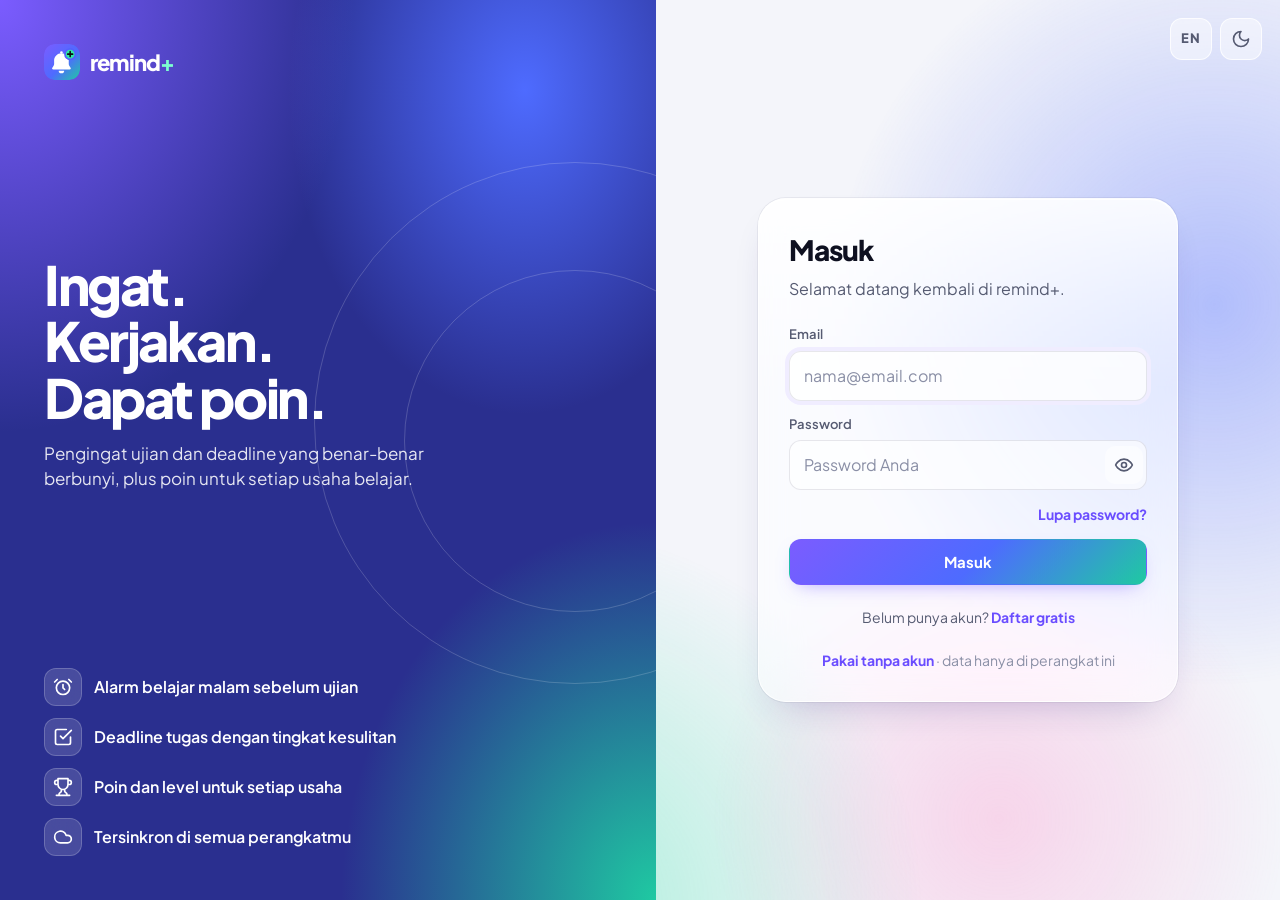
==== commit dcef7cb3: "3.13.0: PDF timetable import reads with Google Gemini (user's own API key) Replaces the on-device Re" ====
--- a/css/app.css
+++ b/css/app.css
@@ -235,16 +235,17 @@
 /* ---------- Daftar ---------- */
 .list { display: flex; flex-direction: column; gap: 10px; }
 .item {
-  display: flex; align-items: center; gap: 14px; padding: 14px 16px; border-radius: var(--r);
+  display: flex; flex-wrap: wrap; align-items: center; gap: 14px; padding: 14px 16px; border-radius: var(--r);
   background: var(--surface); border: 1px solid var(--line); box-shadow: var(--inner); transition: border-color .15s, transform .15s;
 }
 .item:hover { border-color: var(--line-2); }
 .item .lead { width: 44px; height: 44px; border-radius: 13px; display: grid; place-items: center; flex: none; }
-.item .body { flex: 1; min-width: 0; }
+/* Judul selalu kebagian ruang; kalau tombol tidak muat, tombol turun ke baris bawah */
+.item .body { flex: 1 1 260px; min-width: min(260px, calc(100% - 60px)); }
 .item .ttl { font-weight: 700; overflow-wrap: anywhere; }
 .item .meta { display: flex; gap: 6px; flex-wrap: wrap; align-items: center; margin-top: 6px; }
 .item .pts { font-weight: 800; font-size: 17px; white-space: nowrap; }
-.item .acts { display: flex; gap: 8px; flex-wrap: wrap; justify-content: flex-end; align-items: center; }
+.item .acts { display: flex; gap: 8px; flex-wrap: wrap; justify-content: flex-end; align-items: center; margin-left: auto; max-width: 100%; }
 .item.done { opacity: .62; }
 .item.done .ttl { text-decoration: line-through; }
 .check {
@@ -402,6 +403,7 @@
   .bottom-nav button { padding: 12px 2px; }
   .item { flex-wrap: wrap; }
   .item .acts { width: 100%; justify-content: flex-start; padding-left: 58px; }
+  .item .body { flex: 1 1 0; min-width: 0; }
   .top h1 { font-size: 24px; }
   .card { padding: 18px; }
   .theme-pick { grid-template-columns: repeat(3, 1fr); }
@@ -1055,3 +1057,200 @@
 .acc-pick button.on .dot { box-shadow: 0 0 0 3px var(--surface), 0 0 0 5px rgb(var(--a2)), 0 10px 22px -10px rgb(var(--a1)); transform: scale(1.04); }
 .acc-pick button.on .dot .ic { opacity: 1; transform: none; }
 @media (max-width: 380px) { .acc-pick { grid-template-columns: repeat(3, minmax(0, 1fr)); } }
+
+/* ---------- Kalender bulanan ---------- */
+.cal-nav { display: flex; align-items: center; justify-content: space-between; gap: 8px; margin-bottom: 10px; }
+.cal-nav h2 { margin: 0; text-align: center; flex: 1; }
+.cal-today { margin-left: 4px; }
+.cal-nav .icon-btn { border-color: transparent; }
+.cal-head, .cal-grid { display: grid; grid-template-columns: repeat(7, minmax(0, 1fr)); }
+.cal-head { margin-bottom: 4px; }
+.cal-head span { text-align: center; font-size: 11.5px; font-weight: 800; letter-spacing: .05em; text-transform: uppercase; color: var(--text-3); padding: 4px 0; }
+.cal-head span.sun { color: var(--danger); opacity: .8; }
+.cal-wrap { touch-action: pan-y; container-type: inline-size; }
+.cal-grid { position: relative; gap: 3px 0; }
+.cal-blob { border-radius: 14px; z-index: 0; }
+.cal-c { position: relative; z-index: 1; display: flex; flex-direction: column; align-items: center; gap: 3px; min-height: 58px; padding: 7px 2px 6px; border: 0; background: transparent; color: var(--text-2); font: inherit; cursor: pointer; border-radius: 14px; transition: transform .45s var(--spring), color .2s; }
+.cal-c:active { transform: scale(.92); }
+.cal-c b { position: relative; z-index: 1; width: 30px; height: 30px; display: grid; place-items: center; border-radius: 50%; font-size: 15.5px; font-weight: 800; }
+.cal-c.out { opacity: .32; }
+.cal-c.sun b { color: var(--danger); opacity: .85; }
+.cal-c.today b { background: var(--grad); color: #fff; box-shadow: 0 6px 16px -6px rgb(var(--a1) / .8); opacity: 1; }
+.cal-c.on { color: var(--text); }
+.cal-vac { position: absolute; left: 3px; right: 3px; top: 9px; height: 30px; border-radius: 15px; background: color-mix(in srgb, var(--mint) 16%, transparent); z-index: 0; }
+.cal-vac.l { left: 0; border-top-left-radius: 0; border-bottom-left-radius: 0; }
+.cal-vac.r { right: 0; border-top-right-radius: 0; border-bottom-right-radius: 0; }
+.cal-mk { position: relative; z-index: 1; display: flex; gap: 3px; height: 6px; align-items: center; }
+.cal-mk i, .cal-legend i { width: 6px; height: 6px; border-radius: 50%; display: inline-block; }
+.m-ex { background: var(--warn); box-shadow: 0 0 6px var(--warn); }
+.m-ev { background: #B98CFF; box-shadow: 0 0 6px #B98CFF; }
+.m-task, .m-rem { background: var(--brand); box-shadow: 0 0 6px var(--brand); }
+.m-kas { background: var(--mint); }
+.m-cd { background: var(--danger); }
+.m-tt { background: var(--text-3); opacity: .45; width: 4px !important; height: 4px !important; }
+.m-vac { background: var(--mint-soft); box-shadow: inset 0 0 0 1px var(--mint); width: 14px !important; border-radius: 4px !important; }
+.cal-lbs { display: none; }
+.cal-legend { display: flex; flex-wrap: wrap; gap: 6px 14px; margin-top: 12px; font-size: 12.5px; font-weight: 600; color: var(--text-3); }
+.cal-legend span { display: inline-flex; align-items: center; gap: 6px; }
+/* Layar lebar (tablet): tampilkan nama agenda di dalam kotak tanggal */
+@container (min-width: 600px) {
+  .cal-c { min-height: 92px; align-items: stretch; padding: 6px 6px 6px; }
+  .cal-c b { align-self: flex-start; width: 30px; height: 30px; }
+  .cal-vac { top: 6px; left: 2px; right: 2px; height: 30px; }
+  .cal-vac.l { left: 0; } .cal-vac.r { right: 0; }
+  .cal-mk { display: none; }
+  .cal-lbs { display: flex; flex-direction: column; gap: 3px; position: relative; z-index: 1; min-width: 0; }
+  .cal-lb { display: block; font-size: 11.5px; font-weight: 700; line-height: 1.25; padding: 2px 6px; border-radius: 6px; white-space: nowrap; overflow: hidden; text-overflow: ellipsis; text-align: left; color: var(--text); box-shadow: none !important; }
+  .cal-lb.m-ex { background: var(--warn-soft); color: var(--warn); }
+  .cal-lb.m-ev { background: rgba(185,140,255,.16); color: #C9A8FF; }
+  [data-theme="light"] .cal-lb.m-ev { color: #7A3FE0; }
+  .cal-lb.m-task, .cal-lb.m-rem { background: var(--brand-soft); color: var(--brand); }
+  .cal-lb.m-kas { background: var(--mint-soft); color: var(--mint); }
+  .cal-lb.m-cd { background: var(--danger-soft); color: var(--danger); }
+  .cal-lb.m-vacl { background: transparent; color: var(--mint); padding-left: 2px; }
+  .cal-more { font-size: 11px; font-weight: 700; color: var(--text-3); padding-left: 6px; text-align: left; }
+}
+.cal-day { margin-top: 16px; }
+.cal-day .card-head { align-items: flex-start; }
+.cal-rel { color: var(--brand); }
+.cal-strip { margin-top: 2px; }
+.cal-it .set-chev { width: 18px; height: 18px; color: var(--text-3); flex: none; }
+
+/* ---------- Tab Beranda ---------- */
+.home-tabs { position: relative; display: flex; flex-wrap: nowrap; margin: 0 0 16px; padding: 5px; border-radius: 18px; background: var(--glass-2); box-shadow: inset 0 0 0 1px var(--glass-line); }
+[data-theme="light"] .home-tabs { background: rgba(20,24,60,.04); }
+.home-tabs .tab-blob { border-radius: 13px; z-index: 0; }
+.home-tabs button { position: relative; z-index: 1; flex: 1 1 0; min-width: 0; justify-content: center; gap: 7px; min-height: 42px; padding: 8px 6px; border-radius: 13px; font-size: 14px; color: var(--text-3); transition: color .25s, transform .45s var(--spring); }
+.home-tabs button .ic { width: 18px; height: 18px; flex: none; }
+.home-tabs button span { white-space: nowrap; overflow: hidden; text-overflow: ellipsis; }
+.home-tabs button.on { background: transparent !important; box-shadow: none !important; color: var(--text); }
+.home-tabs button.on .ic { color: var(--brand); }
+.home-tabs button:active { transform: scale(.95); }
+.tab-n { font-style: normal; min-width: 18px; height: 18px; padding: 0 5px; border-radius: 9px; background: var(--danger); color: #fff; font-size: 11px; font-weight: 800; display: inline-grid; place-items: center; line-height: 1; }
+@media (max-width: 420px) {
+  .home-tabs button { flex-direction: column; gap: 3px; min-height: 52px; font-size: 12px; padding: 6px 2px; }
+  .home-tabs .tab-n { position: absolute; top: 4px; right: 10%; }
+}
+
+/* ---------- Impor jadwal dari PDF ---------- */
+.pdf-drop { display: flex; flex-direction: column; align-items: center; gap: 6px; padding: 22px 16px; border-radius: 18px; border: 2px dashed var(--line-2); background: var(--glass-2); cursor: pointer; text-align: center; transition: border-color .2s, background .2s; }
+.pdf-drop .ic { width: 28px; height: 28px; color: var(--brand); }
+.pdf-drop b { font-size: 15px; word-break: break-all; }
+.pdf-drop small { color: var(--text-3); font-size: 12.5px; }
+.pdf-drop.on { border-style: solid; border-color: var(--brand); background: var(--brand-soft); }
+.pdf-status { display: flex; align-items: center; gap: 10px; padding: 12px 14px; border-radius: 14px; background: var(--brand-soft); color: var(--text); font-size: 14px; font-weight: 600; line-height: 1.45; }
+.pdf-status.err { background: var(--danger-soft); color: var(--danger); }
+.pdf-status .ic { width: 18px; height: 18px; flex: none; }
+.spin { width: 18px; height: 18px; flex: none; border-radius: 50%; border: 2.5px solid var(--brand-line); border-top-color: var(--brand); animation: spin .8s linear infinite; }
+@keyframes spin { to { transform: rotate(360deg); } }
+.pdf-note { display: flex; gap: 8px; align-items: flex-start; margin: -2px 0 10px; }
+.pdf-note .ic { width: 16px; height: 16px; flex: none; margin-top: 2px; }
+.pdf-kls { display: flex; flex-wrap: wrap; gap: 6px; margin-top: 8px; }
+.pdf-kls .chip { cursor: pointer; border: 0; font: inherit; font-size: 13px; font-weight: 700; }
+
+/* ---------- Widget besar: pratinjau & pencarian kota ---------- */
+.wxp { margin-top: 14px; border-radius: 26px; padding: 16px; color: #fff; max-width: 420px;
+  background: linear-gradient(315deg, rgba(14,26,36,.94), rgba(20,22,41,.94) 50%, rgba(27,22,64,.94)); border: 1px solid rgba(255,255,255,.18); }
+.wxp-h { display: flex; align-items: center; gap: 10px; }
+.wxp-h > div:first-child { flex: 1; min-width: 0; display: flex; flex-direction: column; }
+.wxp-h b { font-size: 16px; }
+.wxp-h span { font-size: 12.5px; color: rgba(255,255,255,.7); white-space: nowrap; overflow: hidden; text-overflow: ellipsis; }
+.wxp-w { display: flex; flex-direction: column; align-items: flex-end; }
+.wxp-w b { font-size: 24px; font-weight: 800; }
+.wxp-t { margin: 14px 0 4px; font-size: 11px; font-weight: 700; letter-spacing: .04em; text-transform: uppercase; color: rgba(255,255,255,.7); }
+.wxp-row { display: flex; align-items: center; gap: 8px; padding: 5px 0; font-size: 14px; }
+.wxp-row > b { width: 44px; font-size: 12.5px; color: rgba(255,255,255,.8); font-variant-numeric: tabular-nums; }
+.wxp-row > i { width: 3px; height: 26px; border-radius: 3px; background: rgba(255,255,255,.25); flex: none; }
+.wxp-row > span { flex: 1; min-width: 0; display: flex; flex-direction: column; font-weight: 700; padding-left: 4px; white-space: nowrap; overflow: hidden; text-overflow: ellipsis; }
+.wxp-row small { font-weight: 500; font-size: 11.5px; color: rgba(255,255,255,.55); overflow: hidden; text-overflow: ellipsis; }
+.wxp-row > em { font-style: normal; font-size: 11.5px; color: rgba(255,255,255,.5); }
+.wxp-row.brk > span { font-weight: 500; font-size: 12.5px; color: rgba(255,255,255,.6); }
+.wxp-row.brk > b { color: rgba(255,255,255,.5); }
+.wxp-more { padding-left: 52px; font-size: 11.5px; color: rgba(255,255,255,.5); }
+.wx-res { display: flex; flex-direction: column; margin-top: 8px; }
+.wx-res .opt { display: flex; align-items: center; justify-content: space-between; gap: 10px; text-align: left; padding: 4px 6px; border-radius: 12px; background: none; border: 0; color: var(--text); cursor: pointer; }
+.wx-res .opt:hover { background: var(--surface-2); }
+.wx-res .opt span { display: flex; flex-direction: column; min-width: 0; padding: 6px 0; }
+.wx-res .opt small { color: var(--text-3); font-size: 12.5px; }
+.wxp-mode { max-width: 420px; }
+.wxp-b { display: flex; gap: 10px; margin-top: 12px; padding: 11px; border-radius: 18px; background: rgba(255,255,255,.08); border: 1px solid rgba(255,255,255,.12); }
+.wxp-b > i { width: 4px; border-radius: 4px; flex: none; }
+.wxp-b > div { flex: 1; min-width: 0; display: flex; flex-direction: column; }
+.wxp-bl { display: flex; justify-content: space-between; gap: 8px; font-size: 11px; font-weight: 700; letter-spacing: .04em; text-transform: uppercase; color: rgba(255,255,255,.7); }
+.wxp-bl span:last-child { text-transform: none; letter-spacing: 0; font-weight: 500; font-size: 12px; color: rgba(255,255,255,.8); }
+.wxp-bl .live { color: #2FE0B5; }
+.wxp-b b { font-size: 20px; margin-top: 2px; white-space: nowrap; overflow: hidden; text-overflow: ellipsis; }
+.wxp-b small { font-size: 12px; color: rgba(255,255,255,.6); white-space: nowrap; overflow: hidden; text-overflow: ellipsis; }
+.wxp-prog { height: 5px; border-radius: 5px; background: rgba(255,255,255,.18); margin-top: 7px; overflow: hidden; }
+.wxp-prog i { display: block; height: 100%; border-radius: 5px; background: linear-gradient(90deg, #7B5CFF, #2FE0B5); }
+.wxp-b em { font-style: normal; font-size: 11.5px; color: rgba(255,255,255,.6); margin-top: 4px; }
+.wxp-t { display: flex; justify-content: space-between; }
+.wxp-t span:last-child { text-transform: none; letter-spacing: 0; font-weight: 500; color: rgba(255,255,255,.5); }
+
+/* ---------- Screensaver ---------- */
+body.dreaming { background: #05060A; overflow: hidden; cursor: none; }
+.dream { position: fixed; inset: 0; z-index: 50; color: #fff; display: flex; align-items: center; justify-content: center; padding: 4vh 4vw; overflow: hidden;
+  background: radial-gradient(120% 90% at 0% 0%, rgba(123,92,255,.22), transparent 55%), radial-gradient(90% 80% at 100% 100%, rgba(47,224,181,.12), transparent 60%), #05060A; }
+.dream.night .dr-in, .dream.night .dr-brand { opacity: .55; }
+.dr-in { width: 100%; max-width: 1400px; display: grid; grid-template-columns: minmax(0, 1.05fr) minmax(0, 1fr); gap: 4vw; align-items: center; transition: transform 2s ease, opacity 1s; }
+.dr-l, .dr-r { min-width: 0; display: flex; flex-direction: column; }
+.dr-clock { font-size: clamp(84px, 13vw, 210px); font-weight: 800; line-height: .95; letter-spacing: -.04em; font-variant-numeric: tabular-nums;
+  background: linear-gradient(180deg, #fff, rgba(255,255,255,.72)); -webkit-background-clip: text; background-clip: text; color: transparent; }
+.dr-date { font-size: clamp(18px, 2vw, 28px); font-weight: 600; color: rgba(255,255,255,.78); margin-top: 10px; }
+.dr-wx { display: flex; align-items: center; gap: 14px; margin-top: 18px; }
+.dr-wx .dr-wi { font-size: clamp(34px, 3.6vw, 52px); line-height: 1; }
+.dr-wx > b { font-size: clamp(32px, 3.4vw, 50px); font-weight: 800; }
+.dr-wx > span { font-size: 15px; color: rgba(255,255,255,.75); line-height: 1.45; }
+.dr-wx small { font-size: 14px; color: rgba(255,255,255,.55); }
+.dr-now { display: flex; gap: 14px; margin-top: 24px; padding: 18px 20px; border-radius: 24px; background: rgba(255,255,255,.07); border: 1px solid rgba(255,255,255,.12); }
+.dr-now > i { width: 5px; border-radius: 5px; flex: none; }
+.dr-now > div { flex: 1; min-width: 0; display: flex; flex-direction: column; }
+.dr-nl { display: flex; justify-content: space-between; gap: 10px; font-size: 13px; font-weight: 700; letter-spacing: .05em; text-transform: uppercase; color: rgba(255,255,255,.7); }
+.dr-nl span:last-child { text-transform: none; letter-spacing: 0; font-weight: 500; font-size: 15px; color: rgba(255,255,255,.85); }
+.dr-nl .live { color: #2FE0B5; }
+.dr-now b { font-size: clamp(24px, 2.6vw, 36px); margin-top: 4px; white-space: nowrap; overflow: hidden; text-overflow: ellipsis; }
+.dr-now small { font-size: 15px; color: rgba(255,255,255,.6); white-space: nowrap; overflow: hidden; text-overflow: ellipsis; }
+.dr-prog { height: 8px; border-radius: 8px; background: rgba(255,255,255,.15); margin-top: 12px; overflow: hidden; }
+.dr-prog i { display: block; height: 100%; border-radius: 8px; background: linear-gradient(90deg, rgb(var(--a0)), #2FE0B5); }
+.dr-now em { font-style: normal; font-size: 15px; color: rgba(255,255,255,.7); margin-top: 6px; }
+.dr-stats { display: grid; grid-template-columns: repeat(4, minmax(0, 1fr)); gap: 10px; margin-top: 18px; }
+.dr-stats > div { display: flex; flex-direction: column; padding: 12px 14px; border-radius: 18px; background: rgba(255,255,255,.05); min-width: 0; }
+.dr-stats b { font-size: 20px; font-weight: 800; white-space: nowrap; overflow: hidden; text-overflow: ellipsis; }
+.dr-stats span { font-size: 12.5px; color: rgba(255,255,255,.55); white-space: nowrap; overflow: hidden; text-overflow: ellipsis; }
+.dr-r { gap: 22px; }
+.dr-r section { min-width: 0; }
+.dr-r h3 { display: flex; justify-content: space-between; margin: 0 0 6px; font-size: 13px; font-weight: 700; letter-spacing: .05em; text-transform: uppercase; color: rgba(255,255,255,.65); }
+.dr-r h3 span:nth-child(2) { text-transform: none; letter-spacing: 0; font-weight: 500; color: rgba(255,255,255,.45); }
+.dr-row { display: flex; align-items: center; gap: 10px; padding: 6px 0; font-size: 17px; }
+.dr-row > b { width: 54px; font-size: 15px; color: rgba(255,255,255,.8); font-variant-numeric: tabular-nums; flex: none; }
+.dr-row > i { width: 4px; height: 32px; border-radius: 4px; background: rgba(255,255,255,.22); flex: none; }
+.dr-row > span { flex: 1; min-width: 0; display: flex; flex-direction: column; font-weight: 700; padding-left: 4px; white-space: nowrap; overflow: hidden; text-overflow: ellipsis; }
+.dr-row small { font-weight: 500; font-size: 13px; color: rgba(255,255,255,.5); overflow: hidden; text-overflow: ellipsis; }
+.dr-row > em { font-style: normal; font-size: 13.5px; color: rgba(255,255,255,.45); flex: none; }
+.dr-row.brk > span { font-weight: 500; font-size: 15px; color: rgba(255,255,255,.55); }
+.dr-row.brk > b { color: rgba(255,255,255,.45); }
+.dr-more { padding-left: 64px; font-size: 13.5px; color: rgba(255,255,255,.45); }
+.dr-ag { display: flex; align-items: center; gap: 12px; padding: 7px 0; }
+.dr-ag .dr-ic { width: 36px; height: 36px; border-radius: 12px; display: grid; place-items: center; flex: none; }
+.dr-ag .dr-ic svg { width: 18px; height: 18px; }
+.dr-ag > span:nth-child(2) { flex: 1; min-width: 0; display: flex; flex-direction: column; }
+.dr-ag b { font-size: 16px; white-space: nowrap; overflow: hidden; text-overflow: ellipsis; }
+.dr-ag small { font-size: 13px; color: rgba(255,255,255,.5); }
+.dr-ag .chip { flex: none; }
+.dr-cd { display: grid; grid-template-columns: repeat(4, minmax(0, 1fr)); gap: 10px; }
+.dr-cd > div { display: flex; flex-direction: column; padding: 12px; border-radius: 18px; min-width: 0;
+  background: linear-gradient(160deg, hsla(var(--h), 85%, 62%, .26), hsla(var(--h), 85%, 62%, .06)); border: 1px solid hsla(var(--h), 85%, 70%, .25); }
+.dr-cd b { font-size: 26px; font-weight: 800; line-height: 1.1; }
+.dr-cd small { font-size: 11.5px; color: rgba(255,255,255,.6); }
+.dr-cd span { font-size: 13px; font-weight: 600; margin-top: 4px; white-space: nowrap; overflow: hidden; text-overflow: ellipsis; }
+.dr-calm { display: flex; flex-direction: column; gap: 6px; }
+.dr-calm b { font-size: 24px; }
+.dr-calm span { color: rgba(255,255,255,.6); font-size: 16px; }
+.dr-brand { position: fixed; right: 3vw; bottom: 3vh; display: flex; align-items: center; gap: 8px; font-size: 15px; font-weight: 700; color: rgba(255,255,255,.4); }
+.dr-brand img { width: 22px; height: 22px; border-radius: 7px; opacity: .7; }
+.dr-brand b { color: rgba(255,255,255,.6); }
+@media (max-width: 760px), (orientation: portrait) {
+  .dream { align-items: flex-start; padding: 6vh 6vw; overflow-y: auto; }
+  .dr-in { grid-template-columns: 1fr; gap: 28px; }
+  .dr-clock { font-size: clamp(76px, 22vw, 180px); }
+}
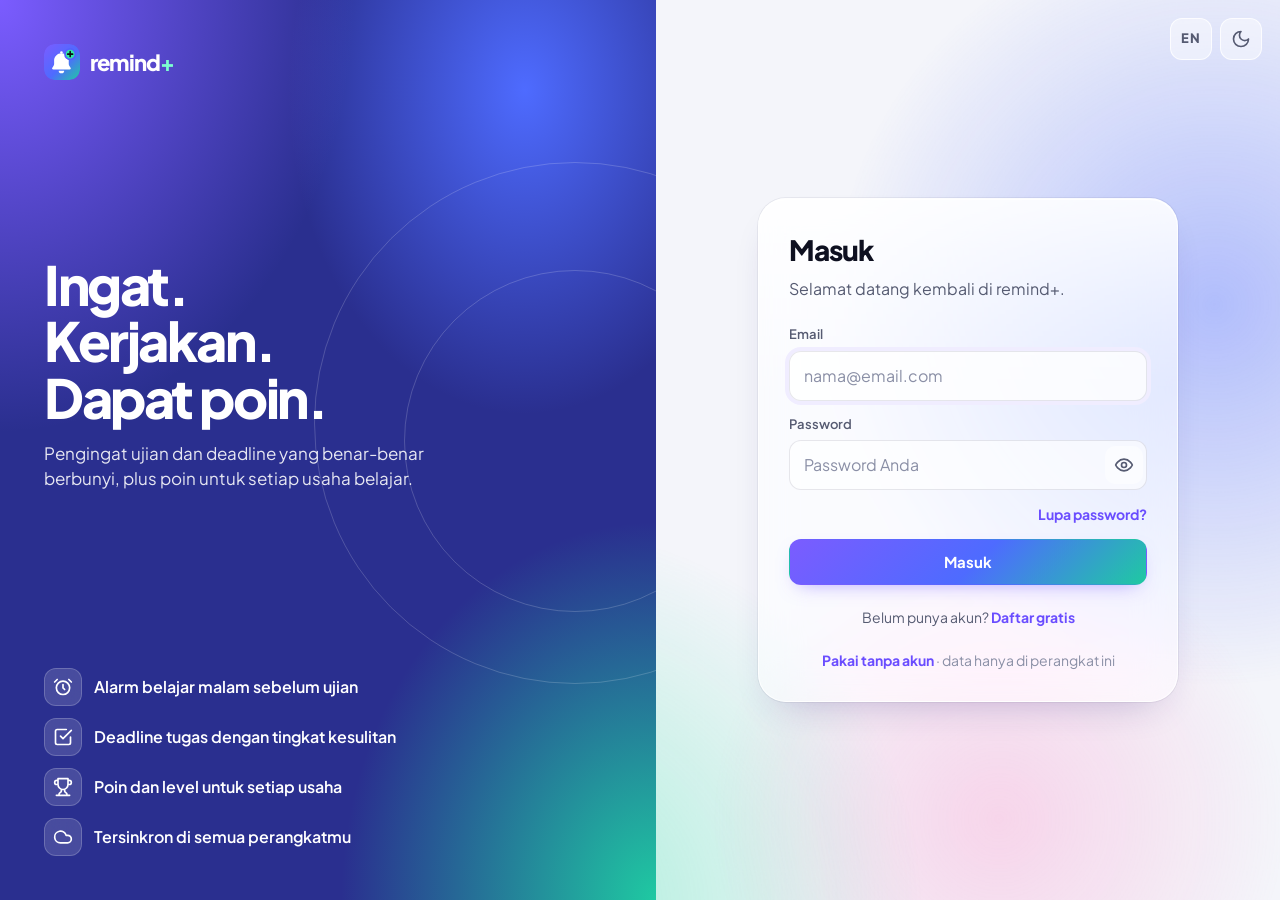
==== commit 7420102f: "3.13.2: school timetable PDFs use the built-in reader again, Gemini only as fallback Gemini misread " ====
--- a/index.html
+++ b/index.html
@@ -43,6 +43,7 @@
 <script src="js/config.js"></script>
 <script src="js/supa.js"></script>
 <script src="js/qr.js"></script>
+<script src="js/pdfsched.js"></script>
 <script src="js/app.js"></script>
 </body>
 </html>
